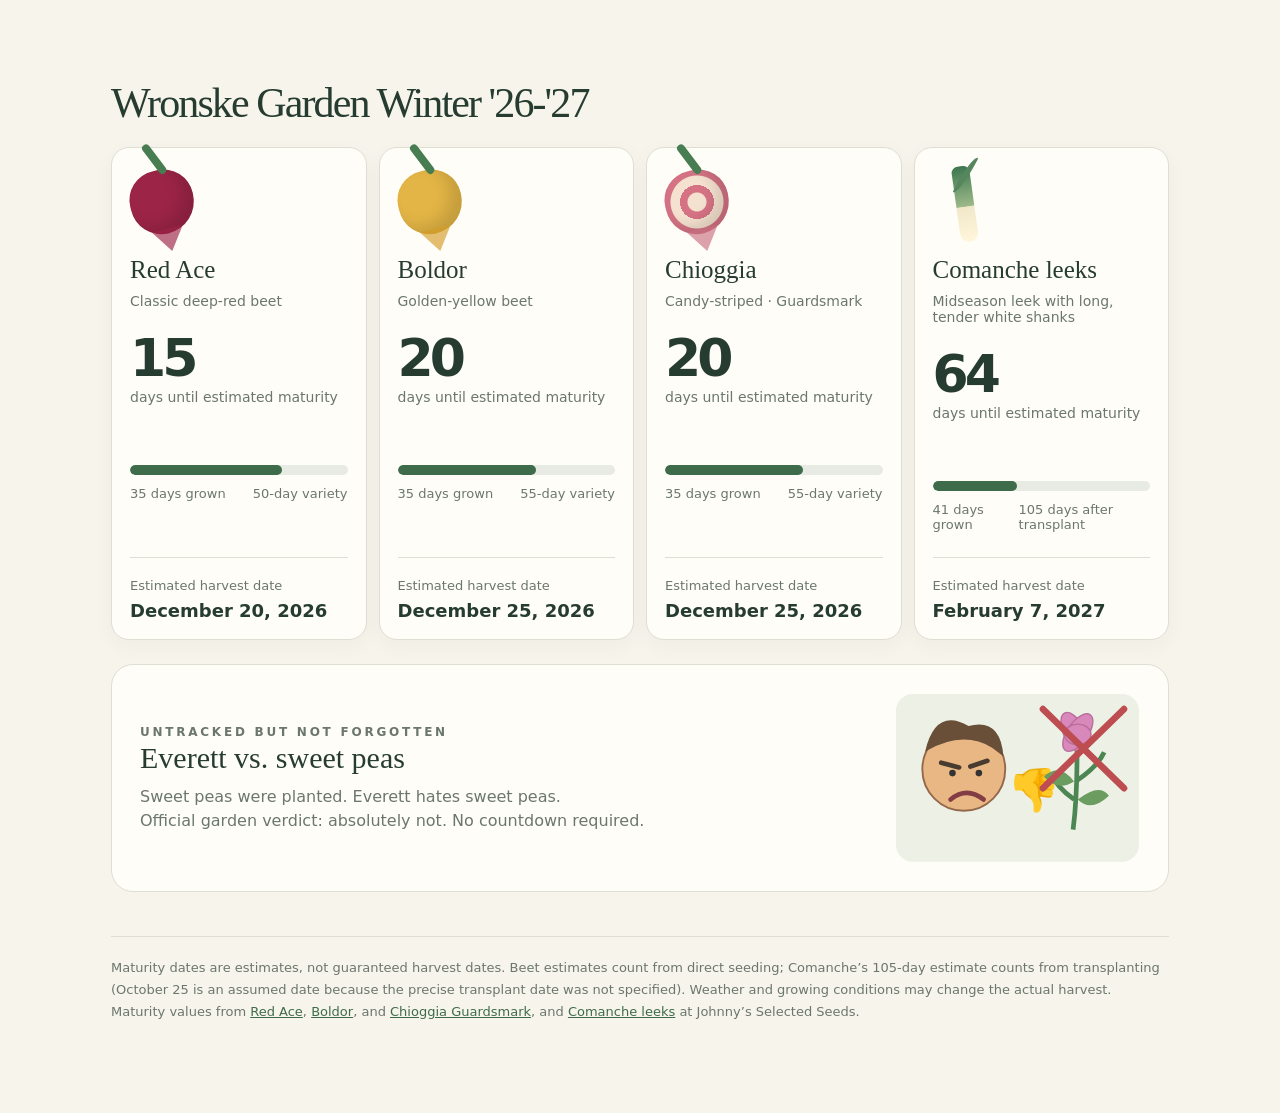
==== garden/index.html @ 29e48b4f "Reduce Wronske Garden title font size by half" ====
<!doctype html>
<html lang="en"><head><meta charset="utf-8"><meta name="viewport" content="width=device-width,initial-scale=1">
<meta name="robots" content="noindex,nofollow"><meta name="theme-color" content="#f7f4eb">
<title>Garden Harvest Countdown</title>
<style>
:root{--ink:#263c31;--muted:#6b776d;--paper:#f7f4eb;--line:#deded3;--green:#3e6c4b}
*{box-sizing:border-box}body{margin:0;background:var(--paper);font-family:system-ui,-apple-system,BlinkMacSystemFont,"Segoe UI",sans-serif;color:var(--ink)}
main{max-width:1110px;margin:0 auto;padding:64px 26px 90px}
.eyebrow{letter-spacing:.23em;text-transform:uppercase;color:var(--green);font-weight:750;font-size:12px}
h1{font-family:Georgia,serif;font-size:clamp(23px,3.5vw,42px);line-height:1.03;letter-spacing:-.045em;font-weight:400;margin:18px 0 22px}
.lead{font-size:18px;color:var(--muted);line-height:1.6;max-width:670px}
.meta{display:flex;gap:18px;flex-wrap:wrap;margin:32px 0 42px}.chip{background:#e8eadd;border:1px solid #d6dcce;border-radius:50px;padding:11px 17px;font-size:14px}
.grid{display:grid;grid-template-columns:repeat(4,minmax(0,1fr));gap:12px}
.card{background:#fffdf8;border:1px solid var(--line);border-radius:18px;padding:18px;box-shadow:0 6px 22px #273b2b0a;display:flex;flex-direction:column;min-height:340px}
.art{height:72px;display:flex;align-items:center;margin-bottom:18px}
.beet{height:64px;width:64px;border-radius:48% 49% 54% 51%;position:relative;transform:rotate(-13deg);box-shadow:inset -10px -9px 15px #0002}
.beet:before{content:"";position:absolute;width:8px;height:35px;background:#477d50;top:-29px;left:30px;transform:rotate(-24deg);border-radius:9px}
.beet:after{content:"";position:absolute;border-left:16px solid transparent;border-right:16px solid transparent;border-top:23px solid currentColor;bottom:-18px;left:15px;opacity:.65}
.leek-icon{height:76px;width:62px;position:relative}.leek-icon:before{content:"";position:absolute;left:23px;top:2px;width:18px;height:76px;border-radius:8px 8px 11px 11px;background:linear-gradient(to bottom,#3c7750 0%,#9cb989 53%,#f1e7c9 54%,#fff6dc 100%);transform:rotate(-8deg)}.leek-icon:after{content:"";position:absolute;left:29px;top:-10px;width:7px;height:42px;background:#56865b;border-radius:90% 10% 90% 10%;transform:rotate(28deg)}.sweet-panel{margin-top:24px;background:#fffdf8;border:1px solid var(--line);border-radius:22px;padding:28px;display:flex;align-items:center;justify-content:space-between;gap:30px}.sweet-panel h2{font:normal 30px Georgia,serif;margin:0 0 10px}.sweet-panel p{color:var(--muted);line-height:1.5;margin:0}.sweet-art{flex:none;width:245px;max-width:45%}@media(max-width:600px){.sweet-panel{flex-direction:column;align-items:flex-start}.sweet-art{max-width:100%;align-self:center}}.red{background:#9c2447;color:#9c2447}.gold{background:#e3b546;color:#d49d26}.stripe{background:repeating-radial-gradient(circle,#f5e1cf 0px,#f5e1cf 9px,#d57385 10px,#d57385 17px);color:#c97081}
.card h2{font-family:Georgia,serif;font-size:25px;font-weight:400;margin:0}.descriptor{color:var(--muted);font-size:14px;margin:9px 0 23px}
.count{font-size:52px;font-weight:700;letter-spacing:-.075em;line-height:1;font-variant-numeric:tabular-nums}
.unit{font-size:14px;color:var(--muted);margin-top:5px}.progress{height:10px;border-radius:20px;background:#e8ebe3;overflow:hidden;margin-top:28px}.fill{height:100%;border-radius:20px;background:var(--green);width:0;transition:width .3s}
.split{display:flex;justify-content:space-between;gap:10px;color:var(--muted);font-size:13px;margin:11px 0 25px}
.harvest{margin-top:auto;padding-top:20px;border-top:1px solid var(--line);font-size:13px;color:var(--muted)}.harvest strong{display:block;font-size:18px;color:var(--ink);margin-top:7px;font-weight:650}
footer{border-top:1px solid var(--line);margin-top:44px;padding-top:20px;color:var(--muted);font-size:13px;line-height:1.7}
a{color:var(--green)}.status{font-size:15px;font-weight:650;color:#397348;margin:12px 0 0;min-height:20px}
@media(max-width:1050px){.grid{grid-template-columns:repeat(2,minmax(0,1fr))}}@media(max-width:650px){.grid{grid-template-columns:1fr}.card{min-height:0}.count{font-size:60px}main{padding:42px 20px 60px}.meta{margin:25px 0 30px}}
</style></head>
<body><main>
<h1>Wronske Garden Winter '26-'27</h1>
<section class="grid" aria-label="Beet maturity countdowns">
<article class="card" data-days="50"><div class="art"><div class="beet red" aria-hidden="true"></div></div><h2>Red Ace</h2><p class="descriptor">Classic deep-red beet</p><div class="count" data-remaining>49</div><div class="unit">days until estimated maturity</div><div class="status" data-status></div><div class="progress" role="progressbar" aria-label="Red Ace growing progress" aria-valuemin="0" aria-valuemax="100"><div class="fill"></div></div><div class="split"><span data-elapsed>1 day grown</span><span>50-day variety</span></div><div class="harvest">Estimated harvest date<strong>December 20, 2026</strong></div></article>
<article class="card" data-days="55"><div class="art"><div class="beet gold" aria-hidden="true"></div></div><h2>Boldor</h2><p class="descriptor">Golden-yellow beet</p><div class="count" data-remaining>54</div><div class="unit">days until estimated maturity</div><div class="status" data-status></div><div class="progress" role="progressbar" aria-label="Boldor growing progress" aria-valuemin="0" aria-valuemax="100"><div class="fill"></div></div><div class="split"><span data-elapsed>1 day grown</span><span>55-day variety</span></div><div class="harvest">Estimated harvest date<strong>December 25, 2026</strong></div></article>
<article class="card" data-days="55"><div class="art"><div class="beet stripe" aria-hidden="true"></div></div><h2>Chioggia</h2><p class="descriptor">Candy-striped · Guardsmark</p><div class="count" data-remaining>54</div><div class="unit">days until estimated maturity</div><div class="status" data-status></div><div class="progress" role="progressbar" aria-label="Chioggia growing progress" aria-valuemin="0" aria-valuemax="100"><div class="fill"></div></div><div class="split"><span data-elapsed>1 day grown</span><span>55-day variety</span></div><div class="harvest">Estimated harvest date<strong>December 25, 2026</strong></div></article>
<article class="card" data-days="105" data-start="2026-10-25"><div class="art"><div class="leek-icon" aria-hidden="true"></div></div><h2>Comanche leeks</h2><p class="descriptor">Midseason leek with long, tender white shanks</p><div class="count" data-remaining>98</div><div class="unit">days until estimated maturity</div><div class="status" data-status></div><div class="progress" role="progressbar" aria-label="Comanche leek growing progress" aria-valuemin="0" aria-valuemax="100"><div class="fill"></div></div><div class="split"><span data-elapsed>7 days since transplant</span><span>105 days after transplant</span></div><div class="harvest">Estimated harvest date<strong>February 7, 2027</strong></div></article></section>
<aside class="sweet-panel"><div><p class="eyebrow">Untracked but not forgotten</p><h2>Everett vs. sweet peas</h2><p>Sweet peas were planted. Everett hates sweet peas.<br>Official garden verdict: absolutely not. No countdown required.</p></div><svg class="sweet-art" viewBox="0 0 260 180" role="img" aria-label="Funny cartoon of Everett scowling at sweet pea flowers and giving them a thumbs-down"><rect x="1" y="1" width="258" height="178" rx="18" fill="#edf0e5"/><circle cx="73" cy="81" r="44" fill="#e9b784" stroke="#94694b" stroke-width="2"/><path d="M32 62 Q43 15 78 35 Q112 26 115 67 L103 58 Q72 39 32 62" fill="#694e38"/><path d="M49 74 l19 5 M80 78 l18 -6" stroke="#483b2f" stroke-width="5" stroke-linecap="round"/><circle cx="61" cy="85" r="3.5" fill="#333"/><circle cx="89" cy="85" r="3.5" fill="#333"/><path d="M59 113 Q76 99 94 113" stroke="#823c43" stroke-width="5" fill="none" stroke-linecap="round"/><text x="121" y="118" font-size="43">👎</text><path d="M189 145 Q194 106 193 49 M193 93 Q215 78 222 63 M190 113 Q171 99 166 86" stroke="#4c8753" stroke-width="5" fill="none"/><path d="M190 94 Q174 73 158 89 Q173 105 190 94 M194 113 Q217 95 227 109 Q208 127 194 113" fill="#6b9c60"/><g fill="#d988bc" stroke="#b96e9b" stroke-width="1.5"><ellipse cx="190" cy="42" rx="11" ry="23" transform="rotate(-25 190 42)"/><ellipse cx="194" cy="42" rx="11" ry="23" transform="rotate(35 194 42)"/><ellipse cx="194" cy="44" rx="14" ry="11"/></g><path d="M157 17 L243 101 M243 17 L157 101" stroke="#bd4d51" stroke-width="7" stroke-linecap="round"/></svg></aside>
<footer>Maturity dates are estimates, not guaranteed harvest dates. Beet estimates count from direct seeding; Comanche’s 105-day estimate counts from transplanting (October 25 is an assumed date because the precise transplant date was not specified). Weather and growing conditions may change the actual harvest. Maturity values from <a href="https://www.johnnyseeds.com/vegetables/beets/round-red-beets/red-ace-f1-beet-seed-125.11.html">Red Ace</a>, <a href="https://www.johnnyseeds.com/vegetables/beets/specialty-beets/boldor-beet-seed-3121.11.html">Boldor</a>, and <a href="https://www.johnnyseeds.com/vegetables/beets/specialty-beets/chioggia-guardsmark-beet-seed-25.html">Chioggia Guardsmark</a>, and <a href="https://www.johnnyseeds.com/vegetables/leeks/comanche-f1-leek-seed-4053.54.html">Comanche leeks</a> at Johnny’s Selected Seeds.</footer>
</main><script>
function updateCountdown(){
 const parts=new Intl.DateTimeFormat('en-US',{timeZone:'America/Los_Angeles',year:'numeric',month:'numeric',day:'numeric'}).formatToParts(new Date());
 const get=k=>Number(parts.find(p=>p.type===k).value);
 const year=get('year'),month=get('month'),day=get('day');
 const todayUTC=Date.UTC(year,month-1,day),planted=Date.UTC(2026,9,31);
 const beetElapsed=Math.round((todayUTC-planted)/86400000);
 
 document.querySelectorAll('.card').forEach(card=>{
  const total=Number(card.dataset.days),start=card.dataset.start?Date.UTC(...card.dataset.start.split('-').map((v,i)=>i===1?Number(v)-1:Number(v))):planted,elapsed=Math.round((todayUTC-start)/86400000),remaining=Math.max(0,total-elapsed),grown=Math.min(total,Math.max(0,elapsed));
  card.querySelector('[data-remaining]').textContent=remaining;
  card.querySelector('[data-elapsed]').textContent=grown+' '+(grown===1?'day':'days')+' grown';
  card.querySelector('.fill').style.width=(grown/total*100)+'%';
  card.querySelector('.progress').setAttribute('aria-valuenow',Math.round(grown/total*100));
  card.querySelector('[data-status]').textContent=elapsed>=total?'Estimated maturity reached — check your harvest!':'';
 });
}
updateCountdown();setInterval(updateCountdown,60000);
</script></body></html>
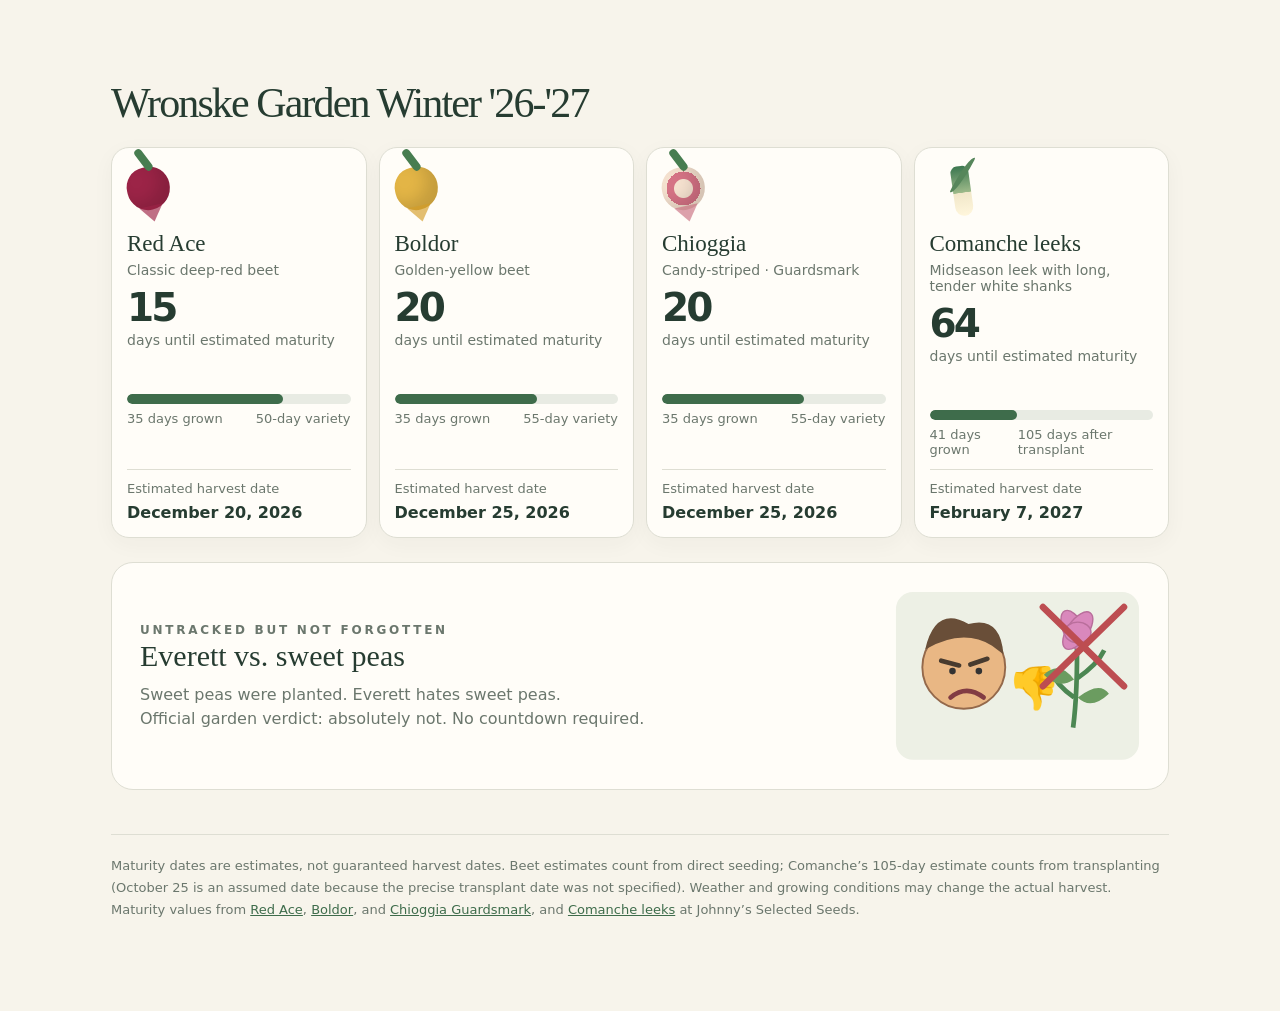
==== commit 97986872: "Compact four crop countdown cards and reduce whitespace" ====
--- a/garden/index.html
+++ b/garden/index.html
@@ -11,17 +11,17 @@
 .lead{font-size:18px;color:var(--muted);line-height:1.6;max-width:670px}
 .meta{display:flex;gap:18px;flex-wrap:wrap;margin:32px 0 42px}.chip{background:#e8eadd;border:1px solid #d6dcce;border-radius:50px;padding:11px 17px;font-size:14px}
 .grid{display:grid;grid-template-columns:repeat(4,minmax(0,1fr));gap:12px}
-.card{background:#fffdf8;border:1px solid var(--line);border-radius:18px;padding:18px;box-shadow:0 6px 22px #273b2b0a;display:flex;flex-direction:column;min-height:340px}
-.art{height:72px;display:flex;align-items:center;margin-bottom:18px}
-.beet{height:64px;width:64px;border-radius:48% 49% 54% 51%;position:relative;transform:rotate(-13deg);box-shadow:inset -10px -9px 15px #0002}
-.beet:before{content:"";position:absolute;width:8px;height:35px;background:#477d50;top:-29px;left:30px;transform:rotate(-24deg);border-radius:9px}
-.beet:after{content:"";position:absolute;border-left:16px solid transparent;border-right:16px solid transparent;border-top:23px solid currentColor;bottom:-18px;left:15px;opacity:.65}
-.leek-icon{height:76px;width:62px;position:relative}.leek-icon:before{content:"";position:absolute;left:23px;top:2px;width:18px;height:76px;border-radius:8px 8px 11px 11px;background:linear-gradient(to bottom,#3c7750 0%,#9cb989 53%,#f1e7c9 54%,#fff6dc 100%);transform:rotate(-8deg)}.leek-icon:after{content:"";position:absolute;left:29px;top:-10px;width:7px;height:42px;background:#56865b;border-radius:90% 10% 90% 10%;transform:rotate(28deg)}.sweet-panel{margin-top:24px;background:#fffdf8;border:1px solid var(--line);border-radius:22px;padding:28px;display:flex;align-items:center;justify-content:space-between;gap:30px}.sweet-panel h2{font:normal 30px Georgia,serif;margin:0 0 10px}.sweet-panel p{color:var(--muted);line-height:1.5;margin:0}.sweet-art{flex:none;width:245px;max-width:45%}@media(max-width:600px){.sweet-panel{flex-direction:column;align-items:flex-start}.sweet-art{max-width:100%;align-self:center}}.red{background:#9c2447;color:#9c2447}.gold{background:#e3b546;color:#d49d26}.stripe{background:repeating-radial-gradient(circle,#f5e1cf 0px,#f5e1cf 9px,#d57385 10px,#d57385 17px);color:#c97081}
-.card h2{font-family:Georgia,serif;font-size:25px;font-weight:400;margin:0}.descriptor{color:var(--muted);font-size:14px;margin:9px 0 23px}
-.count{font-size:52px;font-weight:700;letter-spacing:-.075em;line-height:1;font-variant-numeric:tabular-nums}
-.unit{font-size:14px;color:var(--muted);margin-top:5px}.progress{height:10px;border-radius:20px;background:#e8ebe3;overflow:hidden;margin-top:28px}.fill{height:100%;border-radius:20px;background:var(--green);width:0;transition:width .3s}
-.split{display:flex;justify-content:space-between;gap:10px;color:var(--muted);font-size:13px;margin:11px 0 25px}
-.harvest{margin-top:auto;padding-top:20px;border-top:1px solid var(--line);font-size:13px;color:var(--muted)}.harvest strong{display:block;font-size:18px;color:var(--ink);margin-top:7px;font-weight:650}
+.card{background:#fffdf8;border:1px solid var(--line);border-radius:18px;padding:15px;box-shadow:0 6px 22px #273b2b0a;display:flex;flex-direction:column;min-height:250px}
+.art{height:50px;display:flex;align-items:center;margin-bottom:18px}
+.beet{height:43px;width:43px;border-radius:48% 49% 54% 51%;position:relative;transform:rotate(-13deg);box-shadow:inset -10px -9px 15px #0002}
+.beet:before{content:"";position:absolute;width:8px;height:25px;background:#477d50;top:-20px;left:19px;transform:rotate(-24deg);border-radius:9px}
+.beet:after{content:"";position:absolute;border-left:12px solid transparent;border-right:12px solid transparent;border-top:16px solid currentColor;bottom:-12px;left:8px;opacity:.65}
+.leek-icon{height:49px;width:48px;position:relative}.leek-icon:before{content:"";position:absolute;left:23px;top:2px;width:18px;height:50px;border-radius:8px 8px 11px 11px;background:linear-gradient(to bottom,#3c7750 0%,#9cb989 53%,#f1e7c9 54%,#fff6dc 100%);transform:rotate(-8deg)}.leek-icon:after{content:"";position:absolute;left:29px;top:-10px;width:7px;height:42px;background:#56865b;border-radius:90% 10% 90% 10%;transform:rotate(28deg)}.sweet-panel{margin-top:24px;background:#fffdf8;border:1px solid var(--line);border-radius:22px;padding:28px;display:flex;align-items:center;justify-content:space-between;gap:30px}.sweet-panel h2{font:normal 30px Georgia,serif;margin:0 0 10px}.sweet-panel p{color:var(--muted);line-height:1.5;margin:0}.sweet-art{flex:none;width:245px;max-width:45%}@media(max-width:600px){.sweet-panel{flex-direction:column;align-items:flex-start}.sweet-art{max-width:100%;align-self:center}}.red{background:#9c2447;color:#9c2447}.gold{background:#e3b546;color:#d49d26}.stripe{background:repeating-radial-gradient(circle,#f5e1cf 0px,#f5e1cf 9px,#d57385 10px,#d57385 17px);color:#c97081}
+.card h2{font-family:Georgia,serif;font-size:23px;font-weight:400;margin:0}.descriptor{color:var(--muted);font-size:14px;margin:5px 0 10px}
+.count{font-size:39px;font-weight:700;letter-spacing:-.075em;line-height:1;font-variant-numeric:tabular-nums}
+.unit{font-size:14px;color:var(--muted);margin-top:5px}.progress{height:10px;border-radius:20px;background:#e8ebe3;overflow:hidden;margin-top:14px}.fill{height:100%;border-radius:20px;background:var(--green);width:0;transition:width .3s}
+.split{display:flex;justify-content:space-between;gap:10px;color:var(--muted);font-size:13px;margin:7px 0 12px}
+.harvest{margin-top:auto;padding-top:11px;border-top:1px solid var(--line);font-size:13px;color:var(--muted)}.harvest strong{display:block;font-size:16px;color:var(--ink);margin-top:7px;font-weight:650}
 footer{border-top:1px solid var(--line);margin-top:44px;padding-top:20px;color:var(--muted);font-size:13px;line-height:1.7}
 a{color:var(--green)}.status{font-size:15px;font-weight:650;color:#397348;margin:12px 0 0;min-height:20px}
 @media(max-width:1050px){.grid{grid-template-columns:repeat(2,minmax(0,1fr))}}@media(max-width:650px){.grid{grid-template-columns:1fr}.card{min-height:0}.count{font-size:60px}main{padding:42px 20px 60px}.meta{margin:25px 0 30px}}
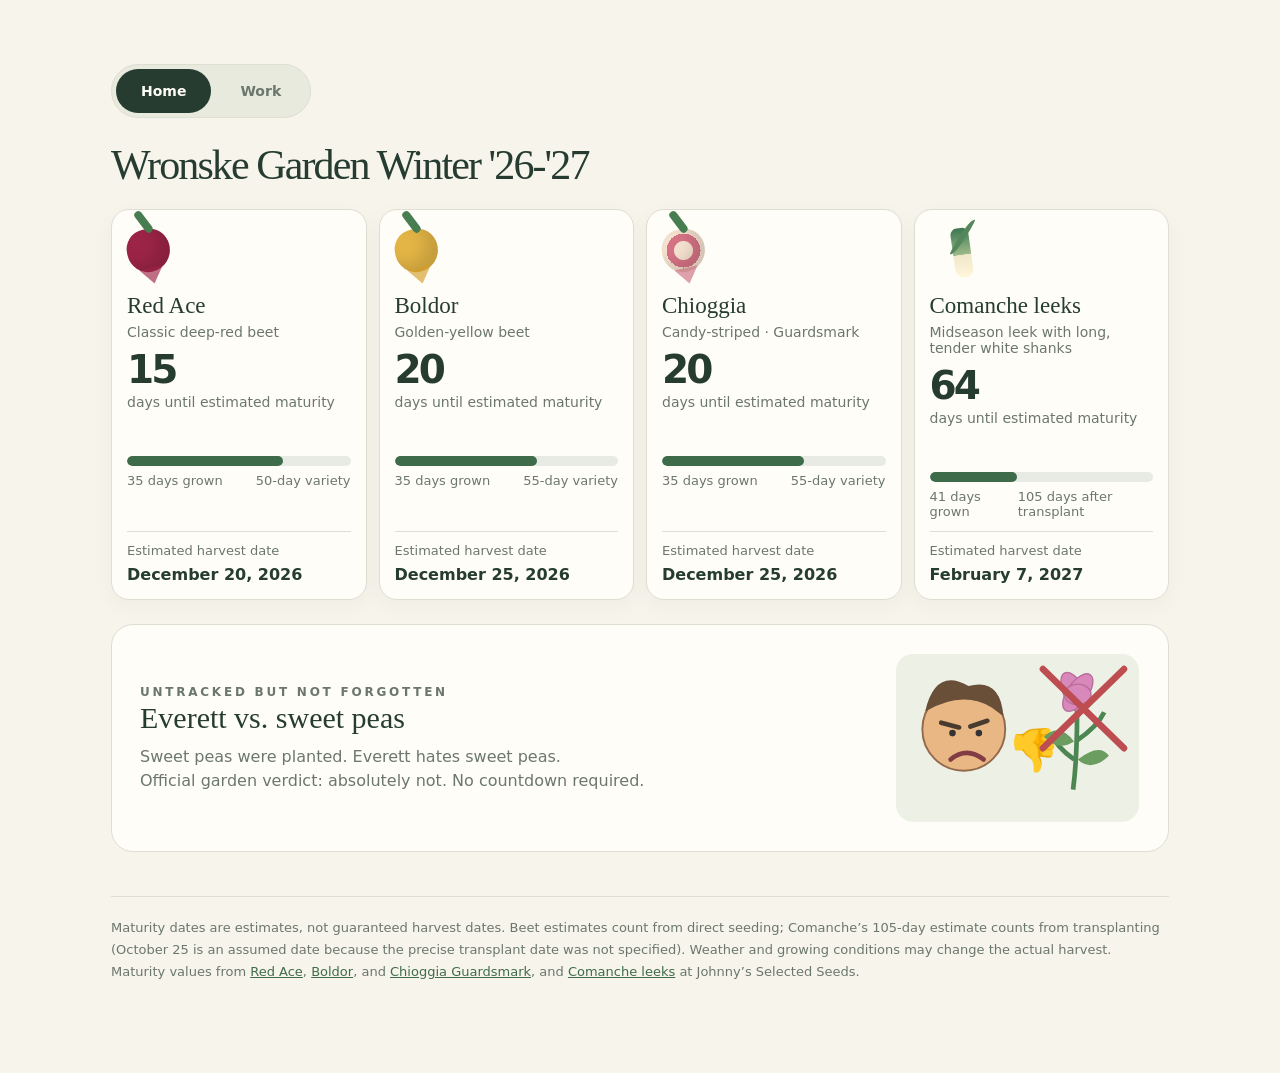
==== commit fe38cf56: "Add Home and Work garden toggle and October 20 yard planting" ====
--- a/garden/index.html
+++ b/garden/index.html
@@ -25,8 +25,23 @@
 footer{border-top:1px solid var(--line);margin-top:44px;padding-top:20px;color:var(--muted);font-size:13px;line-height:1.7}
 a{color:var(--green)}.status{font-size:15px;font-weight:650;color:#397348;margin:12px 0 0;min-height:20px}
 @media(max-width:1050px){.grid{grid-template-columns:repeat(2,minmax(0,1fr))}}@media(max-width:650px){.grid{grid-template-columns:1fr}.card{min-height:0}.count{font-size:60px}main{padding:42px 20px 60px}.meta{margin:25px 0 30px}}
+
+[hidden]{display:none!important}
+.garden-toggle{display:inline-flex;gap:4px;padding:4px;border:1px solid var(--line);border-radius:50px;background:#e8eadd;margin-bottom:8px}
+.garden-toggle button{border:0;border-radius:40px;padding:10px 25px;font:600 14px system-ui;cursor:pointer;color:var(--muted);background:transparent;min-height:44px}
+.garden-toggle button[aria-pressed="true"]{background:var(--ink);color:#fffdf8}
+.garden-toggle button:focus-visible{outline:3px solid var(--green);outline-offset:3px}
+.work-planting{background:#fffdf8;border:1px solid var(--line);border-radius:18px;padding:24px}
+.work-planting h2{font:normal 27px Georgia,serif;margin:8px 0}
+.work-planting p{color:var(--muted);line-height:1.6}
+.planting-date{font-size:14px;font-weight:650;color:var(--green)}
+.crop-list{list-style:none;padding:0;margin:22px 0 0;display:grid;grid-template-columns:repeat(4,minmax(0,1fr));gap:12px}
+.crop-list li{padding:18px 12px;background:#edf0e5;border-radius:12px;font:normal 21px Georgia,serif}
+@media(max-width:650px){.crop-list{grid-template-columns:repeat(2,minmax(0,1fr))}.work-planting{padding:20px}}
 </style></head>
 <body><main>
+<nav class="garden-toggle" aria-label="Garden section"><button type="button" data-section="home" aria-pressed="true" aria-controls="home-section">Home</button><button type="button" data-section="work" aria-pressed="false" aria-controls="work-section">Work</button></nav>
+<div id="home-section">
 <h1>Wronske Garden Winter '26-'27</h1>
 <section class="grid" aria-label="Beet maturity countdowns">
 <article class="card" data-days="50"><div class="art"><div class="beet red" aria-hidden="true"></div></div><h2>Red Ace</h2><p class="descriptor">Classic deep-red beet</p><div class="count" data-remaining>49</div><div class="unit">days until estimated maturity</div><div class="status" data-status></div><div class="progress" role="progressbar" aria-label="Red Ace growing progress" aria-valuemin="0" aria-valuemax="100"><div class="fill"></div></div><div class="split"><span data-elapsed>1 day grown</span><span>50-day variety</span></div><div class="harvest">Estimated harvest date<strong>December 20, 2026</strong></div></article>
@@ -35,7 +50,31 @@
 <article class="card" data-days="105" data-start="2026-10-25"><div class="art"><div class="leek-icon" aria-hidden="true"></div></div><h2>Comanche leeks</h2><p class="descriptor">Midseason leek with long, tender white shanks</p><div class="count" data-remaining>98</div><div class="unit">days until estimated maturity</div><div class="status" data-status></div><div class="progress" role="progressbar" aria-label="Comanche leek growing progress" aria-valuemin="0" aria-valuemax="100"><div class="fill"></div></div><div class="split"><span data-elapsed>7 days since transplant</span><span>105 days after transplant</span></div><div class="harvest">Estimated harvest date<strong>February 7, 2027</strong></div></article></section>
 <aside class="sweet-panel"><div><p class="eyebrow">Untracked but not forgotten</p><h2>Everett vs. sweet peas</h2><p>Sweet peas were planted. Everett hates sweet peas.<br>Official garden verdict: absolutely not. No countdown required.</p></div><svg class="sweet-art" viewBox="0 0 260 180" role="img" aria-label="Funny cartoon of Everett scowling at sweet pea flowers and giving them a thumbs-down"><rect x="1" y="1" width="258" height="178" rx="18" fill="#edf0e5"/><circle cx="73" cy="81" r="44" fill="#e9b784" stroke="#94694b" stroke-width="2"/><path d="M32 62 Q43 15 78 35 Q112 26 115 67 L103 58 Q72 39 32 62" fill="#694e38"/><path d="M49 74 l19 5 M80 78 l18 -6" stroke="#483b2f" stroke-width="5" stroke-linecap="round"/><circle cx="61" cy="85" r="3.5" fill="#333"/><circle cx="89" cy="85" r="3.5" fill="#333"/><path d="M59 113 Q76 99 94 113" stroke="#823c43" stroke-width="5" fill="none" stroke-linecap="round"/><text x="121" y="118" font-size="43">👎</text><path d="M189 145 Q194 106 193 49 M193 93 Q215 78 222 63 M190 113 Q171 99 166 86" stroke="#4c8753" stroke-width="5" fill="none"/><path d="M190 94 Q174 73 158 89 Q173 105 190 94 M194 113 Q217 95 227 109 Q208 127 194 113" fill="#6b9c60"/><g fill="#d988bc" stroke="#b96e9b" stroke-width="1.5"><ellipse cx="190" cy="42" rx="11" ry="23" transform="rotate(-25 190 42)"/><ellipse cx="194" cy="42" rx="11" ry="23" transform="rotate(35 194 42)"/><ellipse cx="194" cy="44" rx="14" ry="11"/></g><path d="M157 17 L243 101 M243 17 L157 101" stroke="#bd4d51" stroke-width="7" stroke-linecap="round"/></svg></aside>
 <footer>Maturity dates are estimates, not guaranteed harvest dates. Beet estimates count from direct seeding; Comanche’s 105-day estimate counts from transplanting (October 25 is an assumed date because the precise transplant date was not specified). Weather and growing conditions may change the actual harvest. Maturity values from <a href="https://www.johnnyseeds.com/vegetables/beets/round-red-beets/red-ace-f1-beet-seed-125.11.html">Red Ace</a>, <a href="https://www.johnnyseeds.com/vegetables/beets/specialty-beets/boldor-beet-seed-3121.11.html">Boldor</a>, and <a href="https://www.johnnyseeds.com/vegetables/beets/specialty-beets/chioggia-guardsmark-beet-seed-25.html">Chioggia Guardsmark</a>, and <a href="https://www.johnnyseeds.com/vegetables/leeks/comanche-f1-leek-seed-4053.54.html">Comanche leeks</a> at Johnny’s Selected Seeds.</footer>
+</div>
+<div id="work-section" hidden>
+<h1>Work Garden Winter '26-'27</h1>
+<section class="work-planting" aria-labelledby="yard-title">
+<div class="planting-date">Planted October 20, 2026</div>
+<h2 id="yard-title">Yard replanted</h2>
+<p>On October 20, we replanted the yard with L beans, strawberry clover, daikon, and hairy vetch.</p>
+<ul class="crop-list"><li>L beans</li><li>Strawberry clover</li><li>Daikon</li><li>Hairy vetch</li></ul>
+</section>
+</div>
 </main><script>
+function selectSection(section){
+ const selected=section==='work'?'work':'home';
+ document.getElementById('home-section').hidden=selected!=='home';
+ document.getElementById('work-section').hidden=selected!=='work';
+ document.querySelectorAll('[data-section]').forEach(button=>button.setAttribute('aria-pressed',String(button.dataset.section===selected)));
+}
+document.querySelectorAll('[data-section]').forEach(button=>button.addEventListener('click',()=>{
+ const section=button.dataset.section;
+ history.replaceState(null,'','#'+section);
+ selectSection(section);
+}));
+selectSection(location.hash.slice(1));
+window.addEventListener('hashchange',()=>selectSection(location.hash.slice(1)));
+
 function updateCountdown(){
  const parts=new Intl.DateTimeFormat('en-US',{timeZone:'America/Los_Angeles',year:'numeric',month:'numeric',day:'numeric'}).formatToParts(new Date());
  const get=k=>Number(parts.find(p=>p.type===k).value);
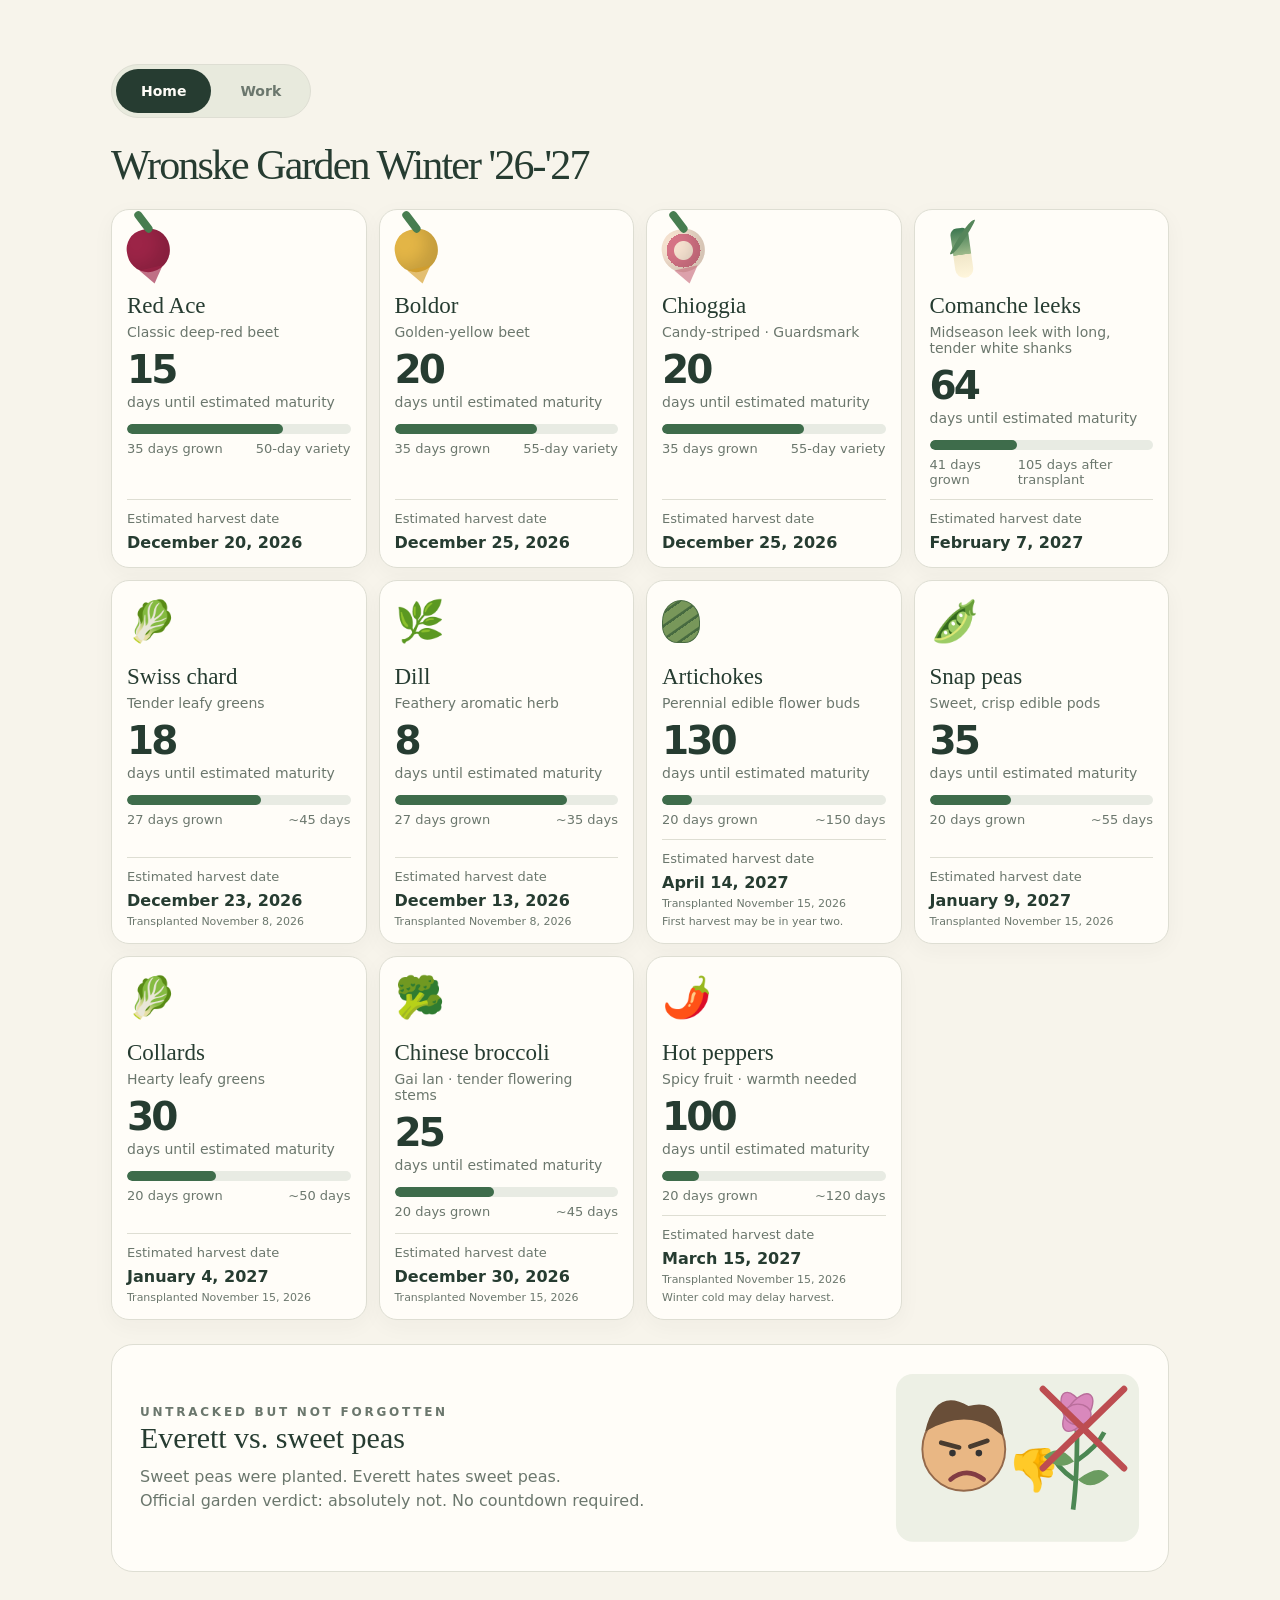
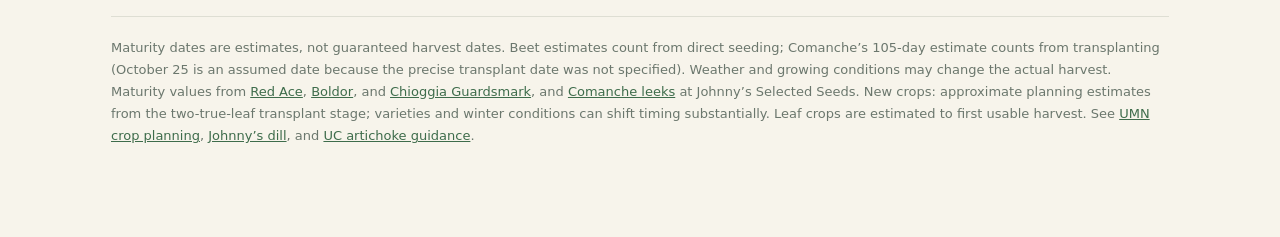
==== commit 079df6c9: "Add seven November home garden seedlings and harvest countdowns" ====
--- a/garden/index.html
+++ b/garden/index.html
@@ -38,27 +38,62 @@
 .crop-list{list-style:none;padding:0;margin:22px 0 0;display:grid;grid-template-columns:repeat(4,minmax(0,1fr));gap:12px}
 .crop-list li{padding:18px 12px;background:#edf0e5;border-radius:12px;font:normal 21px Georgia,serif}
 @media(max-width:650px){.crop-list{grid-template-columns:repeat(2,minmax(0,1fr))}.work-planting{padding:20px}}
+
+/* Work garden seasonal timeline */
+.season-intro{color:var(--muted);font-size:14px;line-height:1.6;margin:8px 0 18px}
+.timeline-legend{display:flex;gap:18px;flex-wrap:wrap;font-size:13px;margin:18px 0 25px}
+.timeline-legend span{display:flex;align-items:center;gap:7px}
+.swatch{width:22px;height:10px;border-radius:10px;display:inline-block}
+.growth{background:#79a366}.bloom{background:#b577aa}.harvest-window{background:#d6a33e}
+.season-axis{display:grid;grid-template-columns:30fr 31fr 31fr 28fr 31fr;font-size:12px;color:var(--muted);padding:0 0 9px;border-bottom:1px solid var(--line)}
+.season-axis span{border-left:1px solid var(--line);padding-left:8px}
+.plant-row{padding:20px 0;border-bottom:1px solid var(--line)}
+.plant-row:last-of-type{border-bottom:0}
+.plant-heading{display:flex;justify-content:space-between;align-items:baseline;gap:10px;margin-bottom:11px}
+.plant-heading h2{font:normal 23px Georgia,serif;margin:0}
+.plant-heading span{font-size:12px;color:var(--muted)}
+.season-bar{height:54px;background:#eeeee6;border-radius:8px;position:relative;overflow:hidden}
+.month-line{position:absolute;top:0;bottom:0;width:1px;background:#263c3112;z-index:1}
+.phase{position:absolute;height:17px;border-radius:5px;top:7px}
+.phase.bloom,.phase.harvest-window{top:30px}
+.today-line{position:absolute;top:0;bottom:0;width:2px;background:var(--ink);z-index:2}
+.plant-notes{font-size:13px;line-height:1.6;color:var(--muted);margin:9px 0 0}
+.season-footnote{margin-top:23px;color:var(--muted);font-size:12px;line-height:1.7}
+@media(max-width:650px){.plant-heading{display:block}.plant-heading span{display:block;margin-top:5px}.season-axis{font-size:11px}.season-axis span{padding-left:4px}.timeline-legend{gap:10px}}
+
+.new-crop-icon{font-size:40px;line-height:1}.new-crop-icon.artichoke{width:38px;height:43px;border-radius:50% 50% 40% 40%;background:repeating-linear-gradient(145deg,#78975a 0 8px,#476a40 9px 11px);border:1px solid #476a40}.harvest small{display:block;margin-top:5px;color:var(--muted);font-size:11px}.status:empty{display:none}
 </style></head>
 <body><main>
 <nav class="garden-toggle" aria-label="Garden section"><button type="button" data-section="home" aria-pressed="true" aria-controls="home-section">Home</button><button type="button" data-section="work" aria-pressed="false" aria-controls="work-section">Work</button></nav>
 <div id="home-section">
 <h1>Wronske Garden Winter '26-'27</h1>
-<section class="grid" aria-label="Beet maturity countdowns">
+<section class="grid" aria-label="Home garden maturity countdowns">
 <article class="card" data-days="50"><div class="art"><div class="beet red" aria-hidden="true"></div></div><h2>Red Ace</h2><p class="descriptor">Classic deep-red beet</p><div class="count" data-remaining>49</div><div class="unit">days until estimated maturity</div><div class="status" data-status></div><div class="progress" role="progressbar" aria-label="Red Ace growing progress" aria-valuemin="0" aria-valuemax="100"><div class="fill"></div></div><div class="split"><span data-elapsed>1 day grown</span><span>50-day variety</span></div><div class="harvest">Estimated harvest date<strong>December 20, 2026</strong></div></article>
 <article class="card" data-days="55"><div class="art"><div class="beet gold" aria-hidden="true"></div></div><h2>Boldor</h2><p class="descriptor">Golden-yellow beet</p><div class="count" data-remaining>54</div><div class="unit">days until estimated maturity</div><div class="status" data-status></div><div class="progress" role="progressbar" aria-label="Boldor growing progress" aria-valuemin="0" aria-valuemax="100"><div class="fill"></div></div><div class="split"><span data-elapsed>1 day grown</span><span>55-day variety</span></div><div class="harvest">Estimated harvest date<strong>December 25, 2026</strong></div></article>
 <article class="card" data-days="55"><div class="art"><div class="beet stripe" aria-hidden="true"></div></div><h2>Chioggia</h2><p class="descriptor">Candy-striped · Guardsmark</p><div class="count" data-remaining>54</div><div class="unit">days until estimated maturity</div><div class="status" data-status></div><div class="progress" role="progressbar" aria-label="Chioggia growing progress" aria-valuemin="0" aria-valuemax="100"><div class="fill"></div></div><div class="split"><span data-elapsed>1 day grown</span><span>55-day variety</span></div><div class="harvest">Estimated harvest date<strong>December 25, 2026</strong></div></article>
-<article class="card" data-days="105" data-start="2026-10-25"><div class="art"><div class="leek-icon" aria-hidden="true"></div></div><h2>Comanche leeks</h2><p class="descriptor">Midseason leek with long, tender white shanks</p><div class="count" data-remaining>98</div><div class="unit">days until estimated maturity</div><div class="status" data-status></div><div class="progress" role="progressbar" aria-label="Comanche leek growing progress" aria-valuemin="0" aria-valuemax="100"><div class="fill"></div></div><div class="split"><span data-elapsed>7 days since transplant</span><span>105 days after transplant</span></div><div class="harvest">Estimated harvest date<strong>February 7, 2027</strong></div></article></section>
+<article class="card" data-days="105" data-start="2026-10-25"><div class="art"><div class="leek-icon" aria-hidden="true"></div></div><h2>Comanche leeks</h2><p class="descriptor">Midseason leek with long, tender white shanks</p><div class="count" data-remaining>98</div><div class="unit">days until estimated maturity</div><div class="status" data-status></div><div class="progress" role="progressbar" aria-label="Comanche leek growing progress" aria-valuemin="0" aria-valuemax="100"><div class="fill"></div></div><div class="split"><span data-elapsed>7 days since transplant</span><span>105 days after transplant</span></div><div class="harvest">Estimated harvest date<strong>February 7, 2027</strong></div></article>
+<article class="card" data-days="45" data-start="2026-11-08"><div class="art"><span class="new-crop-icon chard" aria-hidden="true">🥬</span></div><h2>Swiss chard</h2><p class="descriptor">Tender leafy greens</p><div class="count" data-remaining>36</div><div class="unit">days until estimated maturity</div><div class="status" data-status></div><div class="progress" role="progressbar" aria-label="Swiss chard growing progress" aria-valuemin="0" aria-valuemax="100"><div class="fill"></div></div><div class="split"><span data-elapsed>9 days grown</span><span>~45 days</span></div><div class="harvest">Estimated harvest date<strong>December 23, 2026</strong><small>Transplanted November 8, 2026</small></div></article>
+<article class="card" data-days="35" data-start="2026-11-08"><div class="art"><span class="new-crop-icon dill" aria-hidden="true">🌿</span></div><h2>Dill</h2><p class="descriptor">Feathery aromatic herb</p><div class="count" data-remaining>26</div><div class="unit">days until estimated maturity</div><div class="status" data-status></div><div class="progress" role="progressbar" aria-label="Dill growing progress" aria-valuemin="0" aria-valuemax="100"><div class="fill"></div></div><div class="split"><span data-elapsed>9 days grown</span><span>~35 days</span></div><div class="harvest">Estimated harvest date<strong>December 13, 2026</strong><small>Transplanted November 8, 2026</small></div></article>
+<article class="card" data-days="150" data-start="2026-11-15"><div class="art"><span class="new-crop-icon artichoke" aria-hidden="true"></span></div><h2>Artichokes</h2><p class="descriptor">Perennial edible flower buds</p><div class="count" data-remaining>148</div><div class="unit">days until estimated maturity</div><div class="status" data-status></div><div class="progress" role="progressbar" aria-label="Artichokes growing progress" aria-valuemin="0" aria-valuemax="100"><div class="fill"></div></div><div class="split"><span data-elapsed>2 days grown</span><span>~150 days</span></div><div class="harvest">Estimated harvest date<strong>April 14, 2027</strong><small>Transplanted November 15, 2026</small><small>First harvest may be in year two.</small></div></article>
+<article class="card" data-days="55" data-start="2026-11-15"><div class="art"><span class="new-crop-icon peas" aria-hidden="true">🫛</span></div><h2>Snap peas</h2><p class="descriptor">Sweet, crisp edible pods</p><div class="count" data-remaining>53</div><div class="unit">days until estimated maturity</div><div class="status" data-status></div><div class="progress" role="progressbar" aria-label="Snap peas growing progress" aria-valuemin="0" aria-valuemax="100"><div class="fill"></div></div><div class="split"><span data-elapsed>2 days grown</span><span>~55 days</span></div><div class="harvest">Estimated harvest date<strong>January 9, 2027</strong><small>Transplanted November 15, 2026</small></div></article>
+<article class="card" data-days="50" data-start="2026-11-15"><div class="art"><span class="new-crop-icon collards" aria-hidden="true">🥬</span></div><h2>Collards</h2><p class="descriptor">Hearty leafy greens</p><div class="count" data-remaining>48</div><div class="unit">days until estimated maturity</div><div class="status" data-status></div><div class="progress" role="progressbar" aria-label="Collards growing progress" aria-valuemin="0" aria-valuemax="100"><div class="fill"></div></div><div class="split"><span data-elapsed>2 days grown</span><span>~50 days</span></div><div class="harvest">Estimated harvest date<strong>January 4, 2027</strong><small>Transplanted November 15, 2026</small></div></article>
+<article class="card" data-days="45" data-start="2026-11-15"><div class="art"><span class="new-crop-icon broccoli" aria-hidden="true">🥦</span></div><h2>Chinese broccoli</h2><p class="descriptor">Gai lan · tender flowering stems</p><div class="count" data-remaining>43</div><div class="unit">days until estimated maturity</div><div class="status" data-status></div><div class="progress" role="progressbar" aria-label="Chinese broccoli growing progress" aria-valuemin="0" aria-valuemax="100"><div class="fill"></div></div><div class="split"><span data-elapsed>2 days grown</span><span>~45 days</span></div><div class="harvest">Estimated harvest date<strong>December 30, 2026</strong><small>Transplanted November 15, 2026</small></div></article>
+<article class="card" data-days="120" data-start="2026-11-15"><div class="art"><span class="new-crop-icon pepper" aria-hidden="true">🌶️</span></div><h2>Hot peppers</h2><p class="descriptor">Spicy fruit · warmth needed</p><div class="count" data-remaining>118</div><div class="unit">days until estimated maturity</div><div class="status" data-status></div><div class="progress" role="progressbar" aria-label="Hot peppers growing progress" aria-valuemin="0" aria-valuemax="100"><div class="fill"></div></div><div class="split"><span data-elapsed>2 days grown</span><span>~120 days</span></div><div class="harvest">Estimated harvest date<strong>March 15, 2027</strong><small>Transplanted November 15, 2026</small><small>Winter cold may delay harvest.</small></div></article>
+</section>
 <aside class="sweet-panel"><div><p class="eyebrow">Untracked but not forgotten</p><h2>Everett vs. sweet peas</h2><p>Sweet peas were planted. Everett hates sweet peas.<br>Official garden verdict: absolutely not. No countdown required.</p></div><svg class="sweet-art" viewBox="0 0 260 180" role="img" aria-label="Funny cartoon of Everett scowling at sweet pea flowers and giving them a thumbs-down"><rect x="1" y="1" width="258" height="178" rx="18" fill="#edf0e5"/><circle cx="73" cy="81" r="44" fill="#e9b784" stroke="#94694b" stroke-width="2"/><path d="M32 62 Q43 15 78 35 Q112 26 115 67 L103 58 Q72 39 32 62" fill="#694e38"/><path d="M49 74 l19 5 M80 78 l18 -6" stroke="#483b2f" stroke-width="5" stroke-linecap="round"/><circle cx="61" cy="85" r="3.5" fill="#333"/><circle cx="89" cy="85" r="3.5" fill="#333"/><path d="M59 113 Q76 99 94 113" stroke="#823c43" stroke-width="5" fill="none" stroke-linecap="round"/><text x="121" y="118" font-size="43">👎</text><path d="M189 145 Q194 106 193 49 M193 93 Q215 78 222 63 M190 113 Q171 99 166 86" stroke="#4c8753" stroke-width="5" fill="none"/><path d="M190 94 Q174 73 158 89 Q173 105 190 94 M194 113 Q217 95 227 109 Q208 127 194 113" fill="#6b9c60"/><g fill="#d988bc" stroke="#b96e9b" stroke-width="1.5"><ellipse cx="190" cy="42" rx="11" ry="23" transform="rotate(-25 190 42)"/><ellipse cx="194" cy="42" rx="11" ry="23" transform="rotate(35 194 42)"/><ellipse cx="194" cy="44" rx="14" ry="11"/></g><path d="M157 17 L243 101 M243 17 L157 101" stroke="#bd4d51" stroke-width="7" stroke-linecap="round"/></svg></aside>
-<footer>Maturity dates are estimates, not guaranteed harvest dates. Beet estimates count from direct seeding; Comanche’s 105-day estimate counts from transplanting (October 25 is an assumed date because the precise transplant date was not specified). Weather and growing conditions may change the actual harvest. Maturity values from <a href="https://www.johnnyseeds.com/vegetables/beets/round-red-beets/red-ace-f1-beet-seed-125.11.html">Red Ace</a>, <a href="https://www.johnnyseeds.com/vegetables/beets/specialty-beets/boldor-beet-seed-3121.11.html">Boldor</a>, and <a href="https://www.johnnyseeds.com/vegetables/beets/specialty-beets/chioggia-guardsmark-beet-seed-25.html">Chioggia Guardsmark</a>, and <a href="https://www.johnnyseeds.com/vegetables/leeks/comanche-f1-leek-seed-4053.54.html">Comanche leeks</a> at Johnny’s Selected Seeds.</footer>
+<footer>Maturity dates are estimates, not guaranteed harvest dates. Beet estimates count from direct seeding; Comanche’s 105-day estimate counts from transplanting (October 25 is an assumed date because the precise transplant date was not specified). Weather and growing conditions may change the actual harvest. Maturity values from <a href="https://www.johnnyseeds.com/vegetables/beets/round-red-beets/red-ace-f1-beet-seed-125.11.html">Red Ace</a>, <a href="https://www.johnnyseeds.com/vegetables/beets/specialty-beets/boldor-beet-seed-3121.11.html">Boldor</a>, and <a href="https://www.johnnyseeds.com/vegetables/beets/specialty-beets/chioggia-guardsmark-beet-seed-25.html">Chioggia Guardsmark</a>, and <a href="https://www.johnnyseeds.com/vegetables/leeks/comanche-f1-leek-seed-4053.54.html">Comanche leeks</a> at Johnny’s Selected Seeds. New crops: approximate planning estimates from the two-true-leaf transplant stage; varieties and winter conditions can shift timing substantially. Leaf crops are estimated to first usable harvest. See <a href="https://extension.umn.edu/vegetable-growing-guides-farmers/crop-and-field-planning-tools-vegetable-farmers">UMN crop planning</a>, <a href="https://www.johnnyseeds.com/herbs/dill/bouquet-dill-seed-920.html">Johnny’s dill</a>, and <a href="https://ucanr.edu/site/mg-sonoma/artichokes">UC artichoke guidance</a>.</footer>
 </div>
 <div id="work-section" hidden>
 <h1>Work Garden Winter '26-'27</h1>
-<section class="work-planting" aria-labelledby="yard-title">
-<div class="planting-date">Planted October 20, 2026</div>
-<h2 id="yard-title">Yard replanted</h2>
-<p>On October 20, we replanted the yard with L beans, strawberry clover, daikon, and hairy vetch.</p>
-<ul class="crop-list"><li>L beans</li><li>Strawberry clover</li><li>Daikon</li><li>Hairy vetch</li></ul>
-</section>
+<div class="planting-date">Yard replanted October 20, 2026</div>
+<p class="season-intro">November 2026–March 2027 · Approximate seasonal windows for the Altadena yard.</p>
+<div class="timeline-legend" aria-label="Timeline legend"><span><i class="swatch growth"></i>Green growth / cover</span><span><i class="swatch bloom"></i>Flowering</span><span><i class="swatch harvest-window"></i>Root harvest</span><span>│ Today</span></div>
+<div class="season-axis" aria-hidden="true"><span>Nov '26</span><span>Dec</span><span>Jan '27</span><span>Feb</span><span>Mar</span></div>
+<article class="plant-row"><div class="plant-heading"><h2>Bell-Fava beans</h2><span>Green winter cover · winter–spring flowers</span></div><div class="season-bar" role="img" aria-label="Bell-Fava beans: Green growth: November–March. Possible flowering: December–March; cool weather may delay the main flush until February."><span class="month-line" style="left:19.868%"></span><span class="month-line" style="left:40.397%"></span><span class="month-line" style="left:60.927%"></span><span class="month-line" style="left:79.470%"></span><span class="phase growth" style="left:0.000%;width:100.000%" title="Estimated green growth / cover" aria-hidden="true"></span><span class="phase bloom" style="left:19.868%;width:80.132%" title="Possible flowering window" aria-hidden="true"></span><span class="today-line" hidden></span></div><p class="plant-notes">Green growth: November–March. Possible flowering: December–March; cool weather may delay the main flush until February.</p></article>
+<article class="plant-row"><div class="plant-heading"><h2>Strawberry clover</h2><span>Low green cover · later spring flowers</span></div><div class="season-bar" role="img" aria-label="Strawberry clover: Establishing in November, with green cover through March. Flowers generally arrive May–June, beyond this timeline."><span class="month-line" style="left:19.868%"></span><span class="month-line" style="left:40.397%"></span><span class="month-line" style="left:60.927%"></span><span class="month-line" style="left:79.470%"></span><span class="phase growth" style="left:9.272%;width:90.728%" title="Estimated green growth / cover" aria-hidden="true"></span><span class="today-line" hidden></span></div><p class="plant-notes">Establishing in November, with green cover through March. Flowers generally arrive May–June, beyond this timeline.</p></article>
+<article class="plant-row"><div class="plant-heading"><h2>Daikon</h2><span>Fast green growth · early root maturity</span></div><div class="season-bar" role="img" aria-label="Daikon: Root harvest: approximately November 29–December 29 (40–70 days after sowing). If left unharvested, plants may stay green and flower in spring; March flowering is tentative."><span class="month-line" style="left:19.868%"></span><span class="month-line" style="left:40.397%"></span><span class="month-line" style="left:60.927%"></span><span class="month-line" style="left:79.470%"></span><span class="phase growth" style="left:0.000%;width:100.000%" title="Estimated green growth / cover" aria-hidden="true"></span><span class="phase bloom" style="left:79.470%;width:20.530%" title="Possible flowering window" aria-hidden="true"></span><span class="phase harvest-window" style="left:18.543%;width:20.530%" title="Approximate root harvest window" aria-hidden="true"></span><span class="today-line" hidden></span></div><p class="plant-notes">Root harvest: approximately November 29–December 29 (40–70 days after sowing). If left unharvested, plants may stay green and flower in spring; March flowering is tentative.</p></article>
+<article class="plant-row"><div class="plant-heading"><h2>Hairy vetch</h2><span>Winter foliage · spring growth surge</span></div><div class="season-bar" role="img" aria-label="Hairy vetch: Slow establishment in November, then green winter growth with a spring surge. Flowers generally begin around April, beyond this timeline."><span class="month-line" style="left:19.868%"></span><span class="month-line" style="left:40.397%"></span><span class="month-line" style="left:60.927%"></span><span class="month-line" style="left:79.470%"></span><span class="phase growth" style="left:9.272%;width:90.728%" title="Estimated green growth / cover" aria-hidden="true"></span><span class="today-line" hidden></span></div><p class="plant-notes">Slow establishment in November, then green winter growth with a spring surge. Flowers generally begin around April, beyond this timeline.</p></article>
+<p class="season-footnote">Planning estimates, not observed plant stages. Exact window boundaries are approximate interpretations of California growing guidance, adjusted for an October 20 sowing; variety, moisture, shade, and weather can shift them by several weeks. Green bars assume plants remain in place, receive adequate moisture, and are not harvested or cut back. Bell-Fava flowers may start early; clover and vetch may bloom after this chart ends.<br>Sources: <a href="https://sarep.ucdavis.edu/covercrop/bellbean">UC SAREP · Bell beans</a> · <a href="https://sarep.ucdavis.edu/covercrop/strawberryclover">Strawberry clover</a> · <a href="https://sarep.ucdavis.edu/covercrop/hairyvetch">Hairy vetch</a> · <a href="https://ucanr.edu/site/uc-master-gardeners-santa-clara-county/daikon">UC Master Gardeners · Daikon</a></p>
 </div>
 </main><script>
 function selectSection(section){
@@ -75,6 +110,17 @@
 selectSection(location.hash.slice(1));
 window.addEventListener('hashchange',()=>selectSection(location.hash.slice(1)));
 
+function updateSeasonToday(){
+ const local=new Intl.DateTimeFormat('en-CA',{timeZone:'America/Los_Angeles',year:'numeric',month:'2-digit',day:'2-digit'}).formatToParts(new Date());
+ const part=k=>Number(local.find(p=>p.type===k).value);
+ const today=Date.UTC(part('year'),part('month')-1,part('day'));
+ const first=Date.UTC(2026,10,1),last=Date.UTC(2027,3,1);
+ document.querySelectorAll('.today-line').forEach(marker=>{
+  marker.hidden=today<first||today>=last;
+  marker.style.left=Math.min(99.8,Math.max(0,(today-first)/(last-first)*100))+'%';
+ });
+}
+updateSeasonToday();setInterval(updateSeasonToday,60000);
 function updateCountdown(){
  const parts=new Intl.DateTimeFormat('en-US',{timeZone:'America/Los_Angeles',year:'numeric',month:'numeric',day:'numeric'}).formatToParts(new Date());
  const get=k=>Number(parts.find(p=>p.type===k).value);
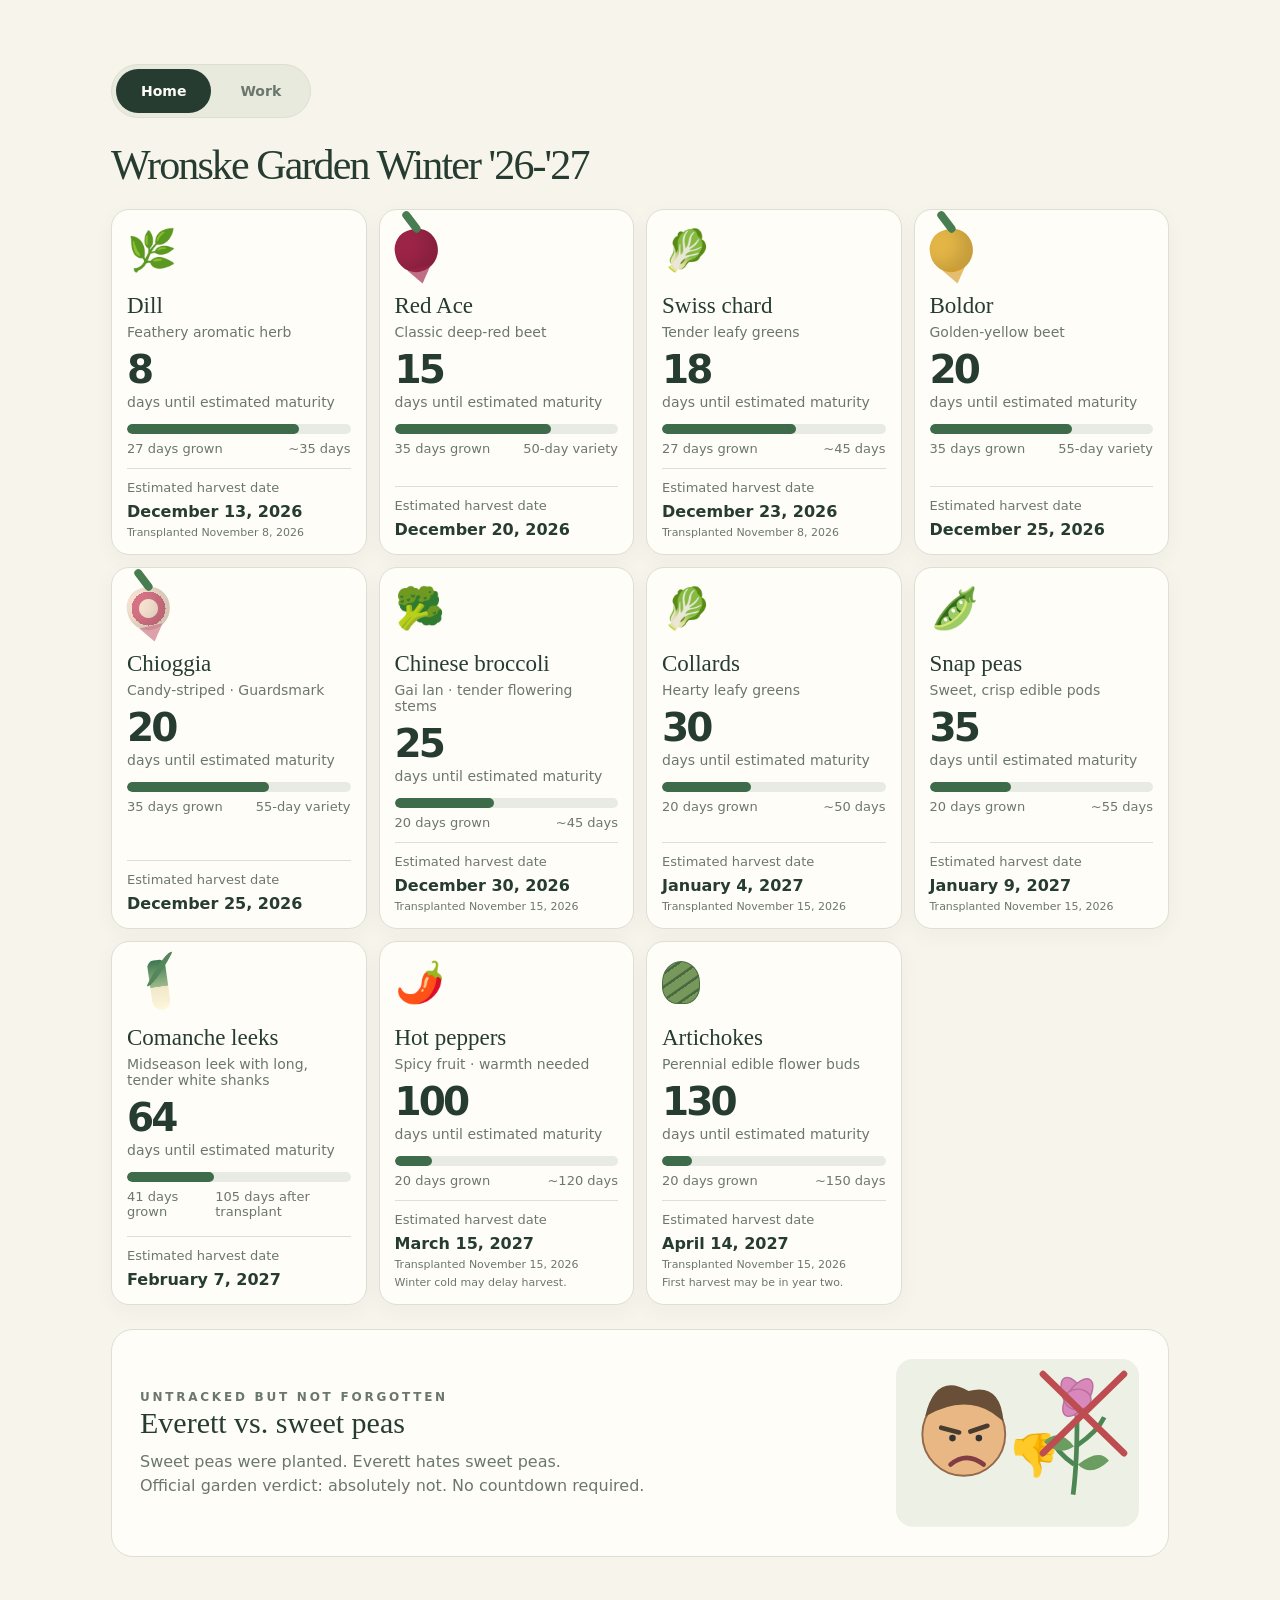
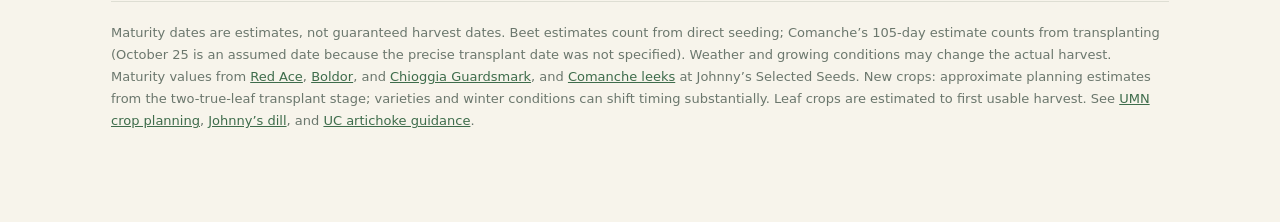
==== commit 12e1819a: "Order home garden crops by estimated maturity date" ====
--- a/garden/index.html
+++ b/garden/index.html
@@ -68,17 +68,17 @@
 <div id="home-section">
 <h1>Wronske Garden Winter '26-'27</h1>
 <section class="grid" aria-label="Home garden maturity countdowns">
+<article class="card" data-days="35" data-start="2026-11-08"><div class="art"><span class="new-crop-icon dill" aria-hidden="true">🌿</span></div><h2>Dill</h2><p class="descriptor">Feathery aromatic herb</p><div class="count" data-remaining>26</div><div class="unit">days until estimated maturity</div><div class="status" data-status></div><div class="progress" role="progressbar" aria-label="Dill growing progress" aria-valuemin="0" aria-valuemax="100"><div class="fill"></div></div><div class="split"><span data-elapsed>9 days grown</span><span>~35 days</span></div><div class="harvest">Estimated harvest date<strong>December 13, 2026</strong><small>Transplanted November 8, 2026</small></div></article>
 <article class="card" data-days="50"><div class="art"><div class="beet red" aria-hidden="true"></div></div><h2>Red Ace</h2><p class="descriptor">Classic deep-red beet</p><div class="count" data-remaining>49</div><div class="unit">days until estimated maturity</div><div class="status" data-status></div><div class="progress" role="progressbar" aria-label="Red Ace growing progress" aria-valuemin="0" aria-valuemax="100"><div class="fill"></div></div><div class="split"><span data-elapsed>1 day grown</span><span>50-day variety</span></div><div class="harvest">Estimated harvest date<strong>December 20, 2026</strong></div></article>
+<article class="card" data-days="45" data-start="2026-11-08"><div class="art"><span class="new-crop-icon chard" aria-hidden="true">🥬</span></div><h2>Swiss chard</h2><p class="descriptor">Tender leafy greens</p><div class="count" data-remaining>36</div><div class="unit">days until estimated maturity</div><div class="status" data-status></div><div class="progress" role="progressbar" aria-label="Swiss chard growing progress" aria-valuemin="0" aria-valuemax="100"><div class="fill"></div></div><div class="split"><span data-elapsed>9 days grown</span><span>~45 days</span></div><div class="harvest">Estimated harvest date<strong>December 23, 2026</strong><small>Transplanted November 8, 2026</small></div></article>
 <article class="card" data-days="55"><div class="art"><div class="beet gold" aria-hidden="true"></div></div><h2>Boldor</h2><p class="descriptor">Golden-yellow beet</p><div class="count" data-remaining>54</div><div class="unit">days until estimated maturity</div><div class="status" data-status></div><div class="progress" role="progressbar" aria-label="Boldor growing progress" aria-valuemin="0" aria-valuemax="100"><div class="fill"></div></div><div class="split"><span data-elapsed>1 day grown</span><span>55-day variety</span></div><div class="harvest">Estimated harvest date<strong>December 25, 2026</strong></div></article>
 <article class="card" data-days="55"><div class="art"><div class="beet stripe" aria-hidden="true"></div></div><h2>Chioggia</h2><p class="descriptor">Candy-striped · Guardsmark</p><div class="count" data-remaining>54</div><div class="unit">days until estimated maturity</div><div class="status" data-status></div><div class="progress" role="progressbar" aria-label="Chioggia growing progress" aria-valuemin="0" aria-valuemax="100"><div class="fill"></div></div><div class="split"><span data-elapsed>1 day grown</span><span>55-day variety</span></div><div class="harvest">Estimated harvest date<strong>December 25, 2026</strong></div></article>
+<article class="card" data-days="45" data-start="2026-11-15"><div class="art"><span class="new-crop-icon broccoli" aria-hidden="true">🥦</span></div><h2>Chinese broccoli</h2><p class="descriptor">Gai lan · tender flowering stems</p><div class="count" data-remaining>43</div><div class="unit">days until estimated maturity</div><div class="status" data-status></div><div class="progress" role="progressbar" aria-label="Chinese broccoli growing progress" aria-valuemin="0" aria-valuemax="100"><div class="fill"></div></div><div class="split"><span data-elapsed>2 days grown</span><span>~45 days</span></div><div class="harvest">Estimated harvest date<strong>December 30, 2026</strong><small>Transplanted November 15, 2026</small></div></article>
+<article class="card" data-days="50" data-start="2026-11-15"><div class="art"><span class="new-crop-icon collards" aria-hidden="true">🥬</span></div><h2>Collards</h2><p class="descriptor">Hearty leafy greens</p><div class="count" data-remaining>48</div><div class="unit">days until estimated maturity</div><div class="status" data-status></div><div class="progress" role="progressbar" aria-label="Collards growing progress" aria-valuemin="0" aria-valuemax="100"><div class="fill"></div></div><div class="split"><span data-elapsed>2 days grown</span><span>~50 days</span></div><div class="harvest">Estimated harvest date<strong>January 4, 2027</strong><small>Transplanted November 15, 2026</small></div></article>
+<article class="card" data-days="55" data-start="2026-11-15"><div class="art"><span class="new-crop-icon peas" aria-hidden="true">🫛</span></div><h2>Snap peas</h2><p class="descriptor">Sweet, crisp edible pods</p><div class="count" data-remaining>53</div><div class="unit">days until estimated maturity</div><div class="status" data-status></div><div class="progress" role="progressbar" aria-label="Snap peas growing progress" aria-valuemin="0" aria-valuemax="100"><div class="fill"></div></div><div class="split"><span data-elapsed>2 days grown</span><span>~55 days</span></div><div class="harvest">Estimated harvest date<strong>January 9, 2027</strong><small>Transplanted November 15, 2026</small></div></article>
 <article class="card" data-days="105" data-start="2026-10-25"><div class="art"><div class="leek-icon" aria-hidden="true"></div></div><h2>Comanche leeks</h2><p class="descriptor">Midseason leek with long, tender white shanks</p><div class="count" data-remaining>98</div><div class="unit">days until estimated maturity</div><div class="status" data-status></div><div class="progress" role="progressbar" aria-label="Comanche leek growing progress" aria-valuemin="0" aria-valuemax="100"><div class="fill"></div></div><div class="split"><span data-elapsed>7 days since transplant</span><span>105 days after transplant</span></div><div class="harvest">Estimated harvest date<strong>February 7, 2027</strong></div></article>
-<article class="card" data-days="45" data-start="2026-11-08"><div class="art"><span class="new-crop-icon chard" aria-hidden="true">🥬</span></div><h2>Swiss chard</h2><p class="descriptor">Tender leafy greens</p><div class="count" data-remaining>36</div><div class="unit">days until estimated maturity</div><div class="status" data-status></div><div class="progress" role="progressbar" aria-label="Swiss chard growing progress" aria-valuemin="0" aria-valuemax="100"><div class="fill"></div></div><div class="split"><span data-elapsed>9 days grown</span><span>~45 days</span></div><div class="harvest">Estimated harvest date<strong>December 23, 2026</strong><small>Transplanted November 8, 2026</small></div></article>
-<article class="card" data-days="35" data-start="2026-11-08"><div class="art"><span class="new-crop-icon dill" aria-hidden="true">🌿</span></div><h2>Dill</h2><p class="descriptor">Feathery aromatic herb</p><div class="count" data-remaining>26</div><div class="unit">days until estimated maturity</div><div class="status" data-status></div><div class="progress" role="progressbar" aria-label="Dill growing progress" aria-valuemin="0" aria-valuemax="100"><div class="fill"></div></div><div class="split"><span data-elapsed>9 days grown</span><span>~35 days</span></div><div class="harvest">Estimated harvest date<strong>December 13, 2026</strong><small>Transplanted November 8, 2026</small></div></article>
+<article class="card" data-days="120" data-start="2026-11-15"><div class="art"><span class="new-crop-icon pepper" aria-hidden="true">🌶️</span></div><h2>Hot peppers</h2><p class="descriptor">Spicy fruit · warmth needed</p><div class="count" data-remaining>118</div><div class="unit">days until estimated maturity</div><div class="status" data-status></div><div class="progress" role="progressbar" aria-label="Hot peppers growing progress" aria-valuemin="0" aria-valuemax="100"><div class="fill"></div></div><div class="split"><span data-elapsed>2 days grown</span><span>~120 days</span></div><div class="harvest">Estimated harvest date<strong>March 15, 2027</strong><small>Transplanted November 15, 2026</small><small>Winter cold may delay harvest.</small></div></article>
 <article class="card" data-days="150" data-start="2026-11-15"><div class="art"><span class="new-crop-icon artichoke" aria-hidden="true"></span></div><h2>Artichokes</h2><p class="descriptor">Perennial edible flower buds</p><div class="count" data-remaining>148</div><div class="unit">days until estimated maturity</div><div class="status" data-status></div><div class="progress" role="progressbar" aria-label="Artichokes growing progress" aria-valuemin="0" aria-valuemax="100"><div class="fill"></div></div><div class="split"><span data-elapsed>2 days grown</span><span>~150 days</span></div><div class="harvest">Estimated harvest date<strong>April 14, 2027</strong><small>Transplanted November 15, 2026</small><small>First harvest may be in year two.</small></div></article>
-<article class="card" data-days="55" data-start="2026-11-15"><div class="art"><span class="new-crop-icon peas" aria-hidden="true">🫛</span></div><h2>Snap peas</h2><p class="descriptor">Sweet, crisp edible pods</p><div class="count" data-remaining>53</div><div class="unit">days until estimated maturity</div><div class="status" data-status></div><div class="progress" role="progressbar" aria-label="Snap peas growing progress" aria-valuemin="0" aria-valuemax="100"><div class="fill"></div></div><div class="split"><span data-elapsed>2 days grown</span><span>~55 days</span></div><div class="harvest">Estimated harvest date<strong>January 9, 2027</strong><small>Transplanted November 15, 2026</small></div></article>
-<article class="card" data-days="50" data-start="2026-11-15"><div class="art"><span class="new-crop-icon collards" aria-hidden="true">🥬</span></div><h2>Collards</h2><p class="descriptor">Hearty leafy greens</p><div class="count" data-remaining>48</div><div class="unit">days until estimated maturity</div><div class="status" data-status></div><div class="progress" role="progressbar" aria-label="Collards growing progress" aria-valuemin="0" aria-valuemax="100"><div class="fill"></div></div><div class="split"><span data-elapsed>2 days grown</span><span>~50 days</span></div><div class="harvest">Estimated harvest date<strong>January 4, 2027</strong><small>Transplanted November 15, 2026</small></div></article>
-<article class="card" data-days="45" data-start="2026-11-15"><div class="art"><span class="new-crop-icon broccoli" aria-hidden="true">🥦</span></div><h2>Chinese broccoli</h2><p class="descriptor">Gai lan · tender flowering stems</p><div class="count" data-remaining>43</div><div class="unit">days until estimated maturity</div><div class="status" data-status></div><div class="progress" role="progressbar" aria-label="Chinese broccoli growing progress" aria-valuemin="0" aria-valuemax="100"><div class="fill"></div></div><div class="split"><span data-elapsed>2 days grown</span><span>~45 days</span></div><div class="harvest">Estimated harvest date<strong>December 30, 2026</strong><small>Transplanted November 15, 2026</small></div></article>
-<article class="card" data-days="120" data-start="2026-11-15"><div class="art"><span class="new-crop-icon pepper" aria-hidden="true">🌶️</span></div><h2>Hot peppers</h2><p class="descriptor">Spicy fruit · warmth needed</p><div class="count" data-remaining>118</div><div class="unit">days until estimated maturity</div><div class="status" data-status></div><div class="progress" role="progressbar" aria-label="Hot peppers growing progress" aria-valuemin="0" aria-valuemax="100"><div class="fill"></div></div><div class="split"><span data-elapsed>2 days grown</span><span>~120 days</span></div><div class="harvest">Estimated harvest date<strong>March 15, 2027</strong><small>Transplanted November 15, 2026</small><small>Winter cold may delay harvest.</small></div></article>
 </section>
 <aside class="sweet-panel"><div><p class="eyebrow">Untracked but not forgotten</p><h2>Everett vs. sweet peas</h2><p>Sweet peas were planted. Everett hates sweet peas.<br>Official garden verdict: absolutely not. No countdown required.</p></div><svg class="sweet-art" viewBox="0 0 260 180" role="img" aria-label="Funny cartoon of Everett scowling at sweet pea flowers and giving them a thumbs-down"><rect x="1" y="1" width="258" height="178" rx="18" fill="#edf0e5"/><circle cx="73" cy="81" r="44" fill="#e9b784" stroke="#94694b" stroke-width="2"/><path d="M32 62 Q43 15 78 35 Q112 26 115 67 L103 58 Q72 39 32 62" fill="#694e38"/><path d="M49 74 l19 5 M80 78 l18 -6" stroke="#483b2f" stroke-width="5" stroke-linecap="round"/><circle cx="61" cy="85" r="3.5" fill="#333"/><circle cx="89" cy="85" r="3.5" fill="#333"/><path d="M59 113 Q76 99 94 113" stroke="#823c43" stroke-width="5" fill="none" stroke-linecap="round"/><text x="121" y="118" font-size="43">👎</text><path d="M189 145 Q194 106 193 49 M193 93 Q215 78 222 63 M190 113 Q171 99 166 86" stroke="#4c8753" stroke-width="5" fill="none"/><path d="M190 94 Q174 73 158 89 Q173 105 190 94 M194 113 Q217 95 227 109 Q208 127 194 113" fill="#6b9c60"/><g fill="#d988bc" stroke="#b96e9b" stroke-width="1.5"><ellipse cx="190" cy="42" rx="11" ry="23" transform="rotate(-25 190 42)"/><ellipse cx="194" cy="42" rx="11" ry="23" transform="rotate(35 194 42)"/><ellipse cx="194" cy="44" rx="14" ry="11"/></g><path d="M157 17 L243 101 M243 17 L157 101" stroke="#bd4d51" stroke-width="7" stroke-linecap="round"/></svg></aside>
 <footer>Maturity dates are estimates, not guaranteed harvest dates. Beet estimates count from direct seeding; Comanche’s 105-day estimate counts from transplanting (October 25 is an assumed date because the precise transplant date was not specified). Weather and growing conditions may change the actual harvest. Maturity values from <a href="https://www.johnnyseeds.com/vegetables/beets/round-red-beets/red-ace-f1-beet-seed-125.11.html">Red Ace</a>, <a href="https://www.johnnyseeds.com/vegetables/beets/specialty-beets/boldor-beet-seed-3121.11.html">Boldor</a>, and <a href="https://www.johnnyseeds.com/vegetables/beets/specialty-beets/chioggia-guardsmark-beet-seed-25.html">Chioggia Guardsmark</a>, and <a href="https://www.johnnyseeds.com/vegetables/leeks/comanche-f1-leek-seed-4053.54.html">Comanche leeks</a> at Johnny’s Selected Seeds. New crops: approximate planning estimates from the two-true-leaf transplant stage; varieties and winter conditions can shift timing substantially. Leaf crops are estimated to first usable harvest. See <a href="https://extension.umn.edu/vegetable-growing-guides-farmers/crop-and-field-planning-tools-vegetable-farmers">UMN crop planning</a>, <a href="https://www.johnnyseeds.com/herbs/dill/bouquet-dill-seed-920.html">Johnny’s dill</a>, and <a href="https://ucanr.edu/site/mg-sonoma/artichokes">UC artichoke guidance</a>.</footer>
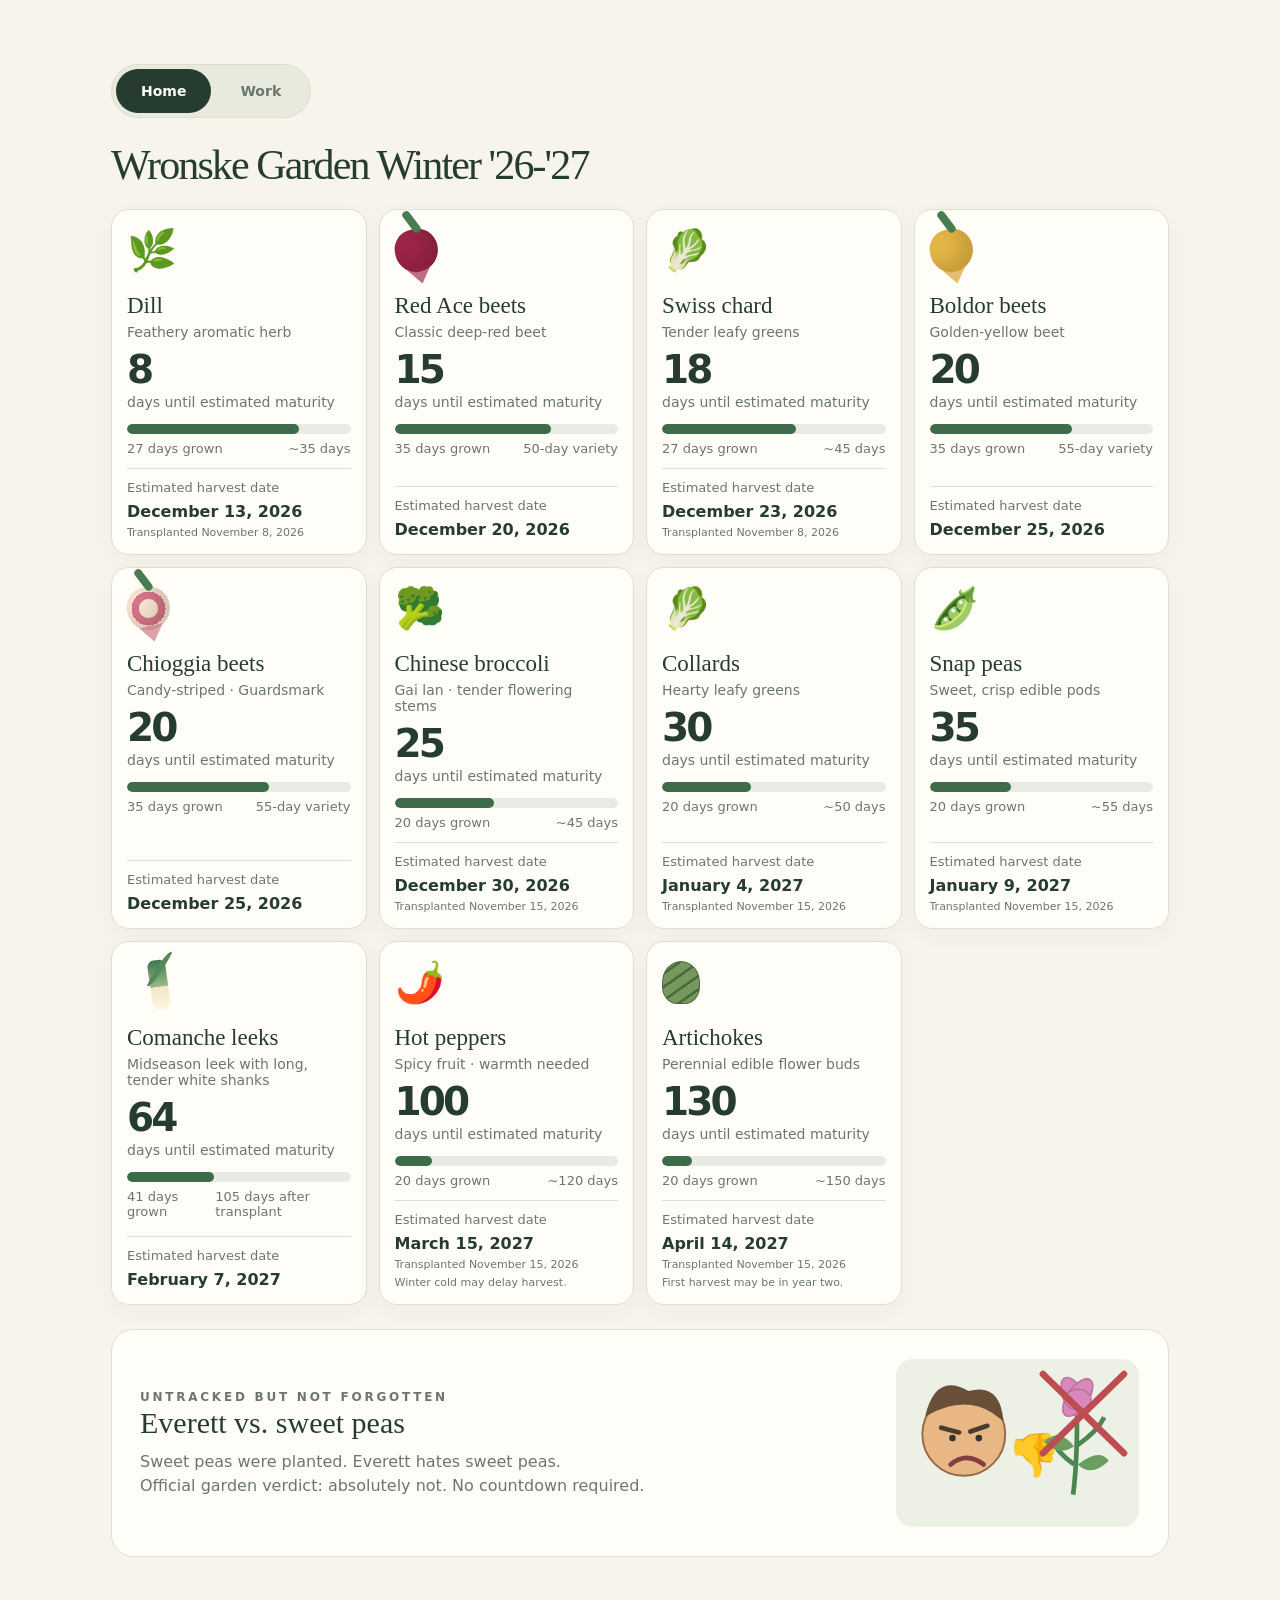
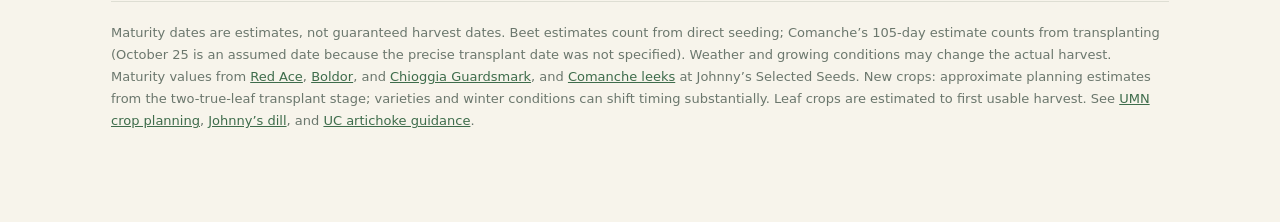
==== commit 70047ae2: "Add beets to three beet variety card titles" ====
--- a/garden/index.html
+++ b/garden/index.html
@@ -69,10 +69,10 @@
 <h1>Wronske Garden Winter '26-'27</h1>
 <section class="grid" aria-label="Home garden maturity countdowns">
 <article class="card" data-days="35" data-start="2026-11-08"><div class="art"><span class="new-crop-icon dill" aria-hidden="true">🌿</span></div><h2>Dill</h2><p class="descriptor">Feathery aromatic herb</p><div class="count" data-remaining>26</div><div class="unit">days until estimated maturity</div><div class="status" data-status></div><div class="progress" role="progressbar" aria-label="Dill growing progress" aria-valuemin="0" aria-valuemax="100"><div class="fill"></div></div><div class="split"><span data-elapsed>9 days grown</span><span>~35 days</span></div><div class="harvest">Estimated harvest date<strong>December 13, 2026</strong><small>Transplanted November 8, 2026</small></div></article>
-<article class="card" data-days="50"><div class="art"><div class="beet red" aria-hidden="true"></div></div><h2>Red Ace</h2><p class="descriptor">Classic deep-red beet</p><div class="count" data-remaining>49</div><div class="unit">days until estimated maturity</div><div class="status" data-status></div><div class="progress" role="progressbar" aria-label="Red Ace growing progress" aria-valuemin="0" aria-valuemax="100"><div class="fill"></div></div><div class="split"><span data-elapsed>1 day grown</span><span>50-day variety</span></div><div class="harvest">Estimated harvest date<strong>December 20, 2026</strong></div></article>
+<article class="card" data-days="50"><div class="art"><div class="beet red" aria-hidden="true"></div></div><h2>Red Ace beets</h2><p class="descriptor">Classic deep-red beet</p><div class="count" data-remaining>49</div><div class="unit">days until estimated maturity</div><div class="status" data-status></div><div class="progress" role="progressbar" aria-label="Red Ace growing progress" aria-valuemin="0" aria-valuemax="100"><div class="fill"></div></div><div class="split"><span data-elapsed>1 day grown</span><span>50-day variety</span></div><div class="harvest">Estimated harvest date<strong>December 20, 2026</strong></div></article>
 <article class="card" data-days="45" data-start="2026-11-08"><div class="art"><span class="new-crop-icon chard" aria-hidden="true">🥬</span></div><h2>Swiss chard</h2><p class="descriptor">Tender leafy greens</p><div class="count" data-remaining>36</div><div class="unit">days until estimated maturity</div><div class="status" data-status></div><div class="progress" role="progressbar" aria-label="Swiss chard growing progress" aria-valuemin="0" aria-valuemax="100"><div class="fill"></div></div><div class="split"><span data-elapsed>9 days grown</span><span>~45 days</span></div><div class="harvest">Estimated harvest date<strong>December 23, 2026</strong><small>Transplanted November 8, 2026</small></div></article>
-<article class="card" data-days="55"><div class="art"><div class="beet gold" aria-hidden="true"></div></div><h2>Boldor</h2><p class="descriptor">Golden-yellow beet</p><div class="count" data-remaining>54</div><div class="unit">days until estimated maturity</div><div class="status" data-status></div><div class="progress" role="progressbar" aria-label="Boldor growing progress" aria-valuemin="0" aria-valuemax="100"><div class="fill"></div></div><div class="split"><span data-elapsed>1 day grown</span><span>55-day variety</span></div><div class="harvest">Estimated harvest date<strong>December 25, 2026</strong></div></article>
-<article class="card" data-days="55"><div class="art"><div class="beet stripe" aria-hidden="true"></div></div><h2>Chioggia</h2><p class="descriptor">Candy-striped · Guardsmark</p><div class="count" data-remaining>54</div><div class="unit">days until estimated maturity</div><div class="status" data-status></div><div class="progress" role="progressbar" aria-label="Chioggia growing progress" aria-valuemin="0" aria-valuemax="100"><div class="fill"></div></div><div class="split"><span data-elapsed>1 day grown</span><span>55-day variety</span></div><div class="harvest">Estimated harvest date<strong>December 25, 2026</strong></div></article>
+<article class="card" data-days="55"><div class="art"><div class="beet gold" aria-hidden="true"></div></div><h2>Boldor beets</h2><p class="descriptor">Golden-yellow beet</p><div class="count" data-remaining>54</div><div class="unit">days until estimated maturity</div><div class="status" data-status></div><div class="progress" role="progressbar" aria-label="Boldor growing progress" aria-valuemin="0" aria-valuemax="100"><div class="fill"></div></div><div class="split"><span data-elapsed>1 day grown</span><span>55-day variety</span></div><div class="harvest">Estimated harvest date<strong>December 25, 2026</strong></div></article>
+<article class="card" data-days="55"><div class="art"><div class="beet stripe" aria-hidden="true"></div></div><h2>Chioggia beets</h2><p class="descriptor">Candy-striped · Guardsmark</p><div class="count" data-remaining>54</div><div class="unit">days until estimated maturity</div><div class="status" data-status></div><div class="progress" role="progressbar" aria-label="Chioggia growing progress" aria-valuemin="0" aria-valuemax="100"><div class="fill"></div></div><div class="split"><span data-elapsed>1 day grown</span><span>55-day variety</span></div><div class="harvest">Estimated harvest date<strong>December 25, 2026</strong></div></article>
 <article class="card" data-days="45" data-start="2026-11-15"><div class="art"><span class="new-crop-icon broccoli" aria-hidden="true">🥦</span></div><h2>Chinese broccoli</h2><p class="descriptor">Gai lan · tender flowering stems</p><div class="count" data-remaining>43</div><div class="unit">days until estimated maturity</div><div class="status" data-status></div><div class="progress" role="progressbar" aria-label="Chinese broccoli growing progress" aria-valuemin="0" aria-valuemax="100"><div class="fill"></div></div><div class="split"><span data-elapsed>2 days grown</span><span>~45 days</span></div><div class="harvest">Estimated harvest date<strong>December 30, 2026</strong><small>Transplanted November 15, 2026</small></div></article>
 <article class="card" data-days="50" data-start="2026-11-15"><div class="art"><span class="new-crop-icon collards" aria-hidden="true">🥬</span></div><h2>Collards</h2><p class="descriptor">Hearty leafy greens</p><div class="count" data-remaining>48</div><div class="unit">days until estimated maturity</div><div class="status" data-status></div><div class="progress" role="progressbar" aria-label="Collards growing progress" aria-valuemin="0" aria-valuemax="100"><div class="fill"></div></div><div class="split"><span data-elapsed>2 days grown</span><span>~50 days</span></div><div class="harvest">Estimated harvest date<strong>January 4, 2027</strong><small>Transplanted November 15, 2026</small></div></article>
 <article class="card" data-days="55" data-start="2026-11-15"><div class="art"><span class="new-crop-icon peas" aria-hidden="true">🫛</span></div><h2>Snap peas</h2><p class="descriptor">Sweet, crisp edible pods</p><div class="count" data-remaining>53</div><div class="unit">days until estimated maturity</div><div class="status" data-status></div><div class="progress" role="progressbar" aria-label="Snap peas growing progress" aria-valuemin="0" aria-valuemax="100"><div class="fill"></div></div><div class="split"><span data-elapsed>2 days grown</span><span>~55 days</span></div><div class="harvest">Estimated harvest date<strong>January 9, 2027</strong><small>Transplanted November 15, 2026</small></div></article>
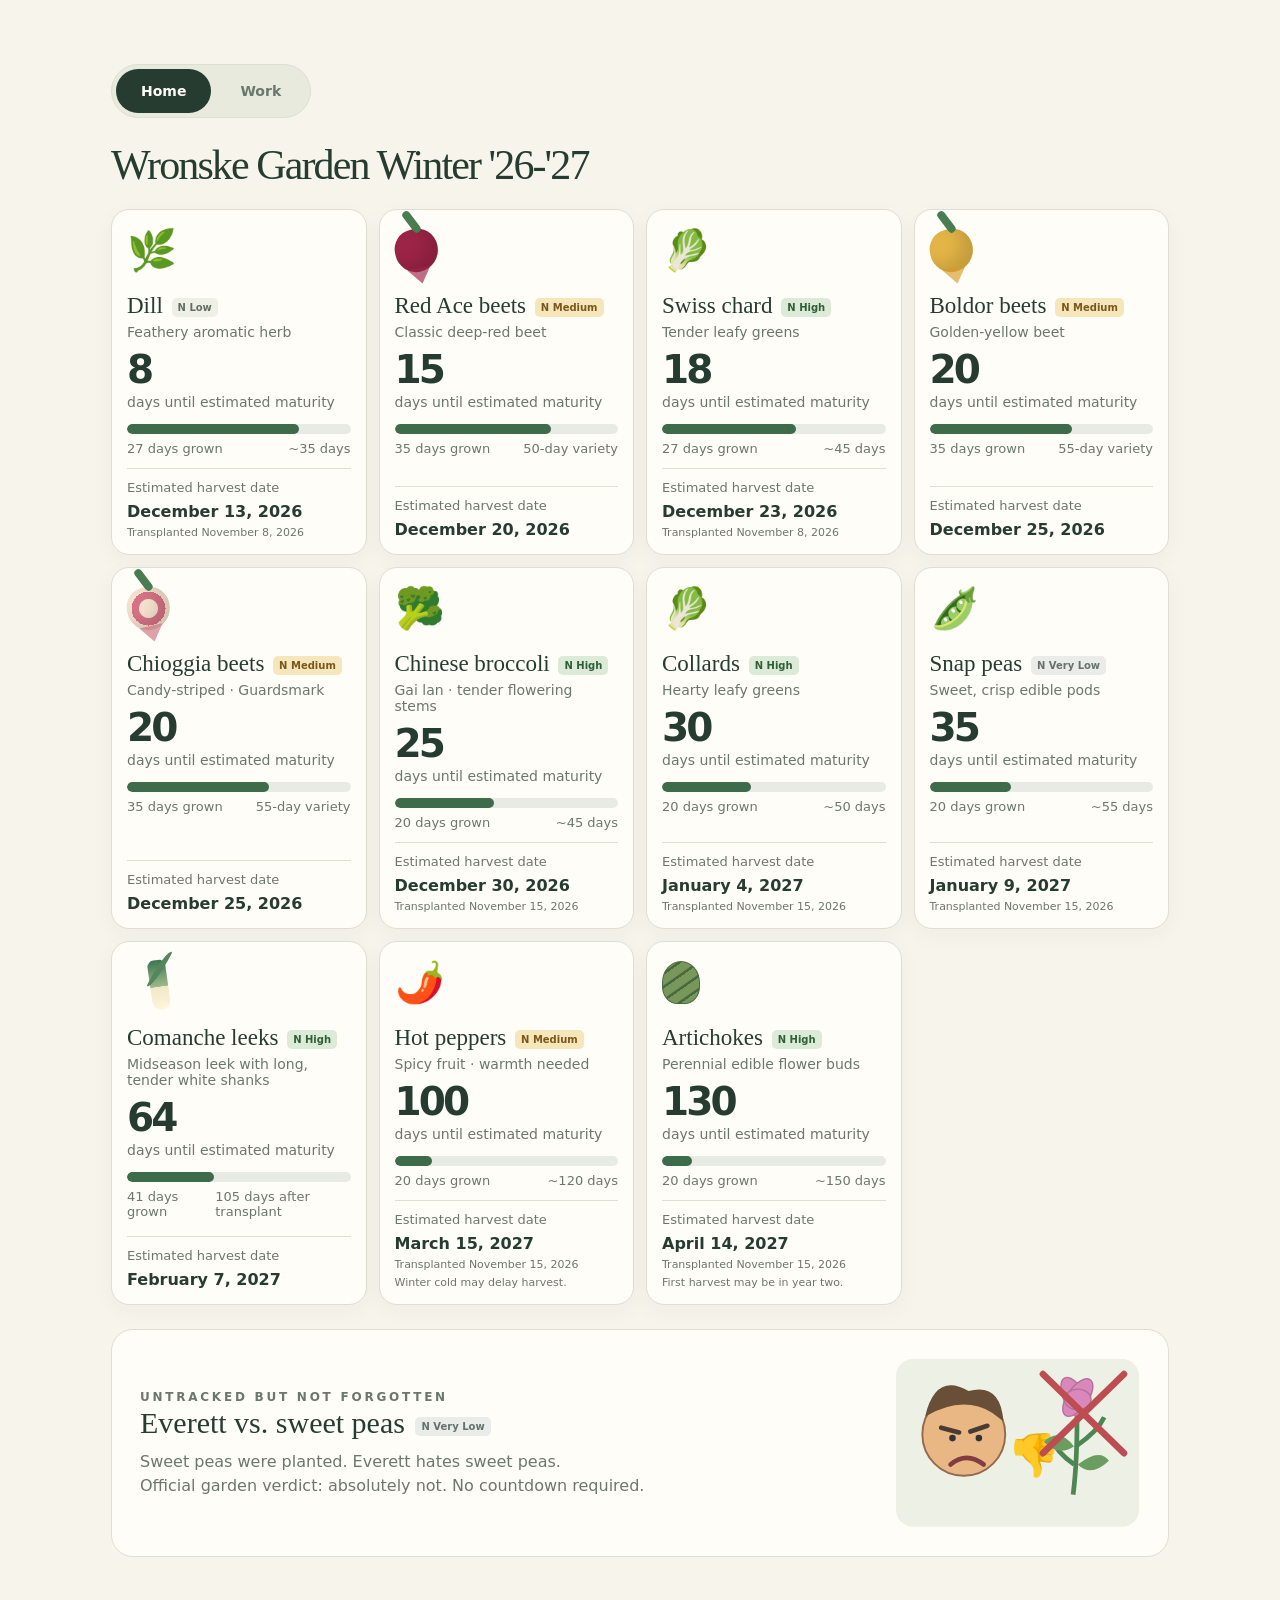
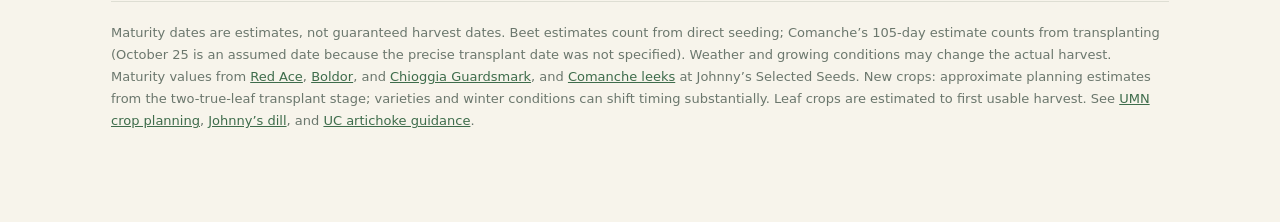
==== commit 15cb8314: "Add nitrogen requirement tags to home garden plants" ====
--- a/garden/index.html
+++ b/garden/index.html
@@ -62,25 +62,26 @@
 @media(max-width:650px){.plant-heading{display:block}.plant-heading span{display:block;margin-top:5px}.season-axis{font-size:11px}.season-axis span{padding-left:4px}.timeline-legend{gap:10px}}
 
 .new-crop-icon{font-size:40px;line-height:1}.new-crop-icon.artichoke{width:38px;height:43px;border-radius:50% 50% 40% 40%;background:repeating-linear-gradient(145deg,#78975a 0 8px,#476a40 9px 11px);border:1px solid #476a40}.harvest small{display:block;margin-top:5px;color:var(--muted);font-size:11px}.status:empty{display:none}
+.n-tag{display:inline-block;vertical-align:middle;white-space:nowrap;font:650 10px/1.3 system-ui,sans-serif;letter-spacing:0;padding:3px 6px;border-radius:5px;margin-left:3px;background:#eef0e8;color:#626e61}.n-high{background:#dcebd8;color:#315e38}.n-medium{background:#f6e6bc;color:#795719}.n-very-low{background:#e9ece8;color:#66726b}
 </style></head>
 <body><main>
 <nav class="garden-toggle" aria-label="Garden section"><button type="button" data-section="home" aria-pressed="true" aria-controls="home-section">Home</button><button type="button" data-section="work" aria-pressed="false" aria-controls="work-section">Work</button></nav>
 <div id="home-section">
 <h1>Wronske Garden Winter '26-'27</h1>
 <section class="grid" aria-label="Home garden maturity countdowns">
-<article class="card" data-days="35" data-start="2026-11-08"><div class="art"><span class="new-crop-icon dill" aria-hidden="true">🌿</span></div><h2>Dill</h2><p class="descriptor">Feathery aromatic herb</p><div class="count" data-remaining>26</div><div class="unit">days until estimated maturity</div><div class="status" data-status></div><div class="progress" role="progressbar" aria-label="Dill growing progress" aria-valuemin="0" aria-valuemax="100"><div class="fill"></div></div><div class="split"><span data-elapsed>9 days grown</span><span>~35 days</span></div><div class="harvest">Estimated harvest date<strong>December 13, 2026</strong><small>Transplanted November 8, 2026</small></div></article>
-<article class="card" data-days="50"><div class="art"><div class="beet red" aria-hidden="true"></div></div><h2>Red Ace beets</h2><p class="descriptor">Classic deep-red beet</p><div class="count" data-remaining>49</div><div class="unit">days until estimated maturity</div><div class="status" data-status></div><div class="progress" role="progressbar" aria-label="Red Ace growing progress" aria-valuemin="0" aria-valuemax="100"><div class="fill"></div></div><div class="split"><span data-elapsed>1 day grown</span><span>50-day variety</span></div><div class="harvest">Estimated harvest date<strong>December 20, 2026</strong></div></article>
-<article class="card" data-days="45" data-start="2026-11-08"><div class="art"><span class="new-crop-icon chard" aria-hidden="true">🥬</span></div><h2>Swiss chard</h2><p class="descriptor">Tender leafy greens</p><div class="count" data-remaining>36</div><div class="unit">days until estimated maturity</div><div class="status" data-status></div><div class="progress" role="progressbar" aria-label="Swiss chard growing progress" aria-valuemin="0" aria-valuemax="100"><div class="fill"></div></div><div class="split"><span data-elapsed>9 days grown</span><span>~45 days</span></div><div class="harvest">Estimated harvest date<strong>December 23, 2026</strong><small>Transplanted November 8, 2026</small></div></article>
-<article class="card" data-days="55"><div class="art"><div class="beet gold" aria-hidden="true"></div></div><h2>Boldor beets</h2><p class="descriptor">Golden-yellow beet</p><div class="count" data-remaining>54</div><div class="unit">days until estimated maturity</div><div class="status" data-status></div><div class="progress" role="progressbar" aria-label="Boldor growing progress" aria-valuemin="0" aria-valuemax="100"><div class="fill"></div></div><div class="split"><span data-elapsed>1 day grown</span><span>55-day variety</span></div><div class="harvest">Estimated harvest date<strong>December 25, 2026</strong></div></article>
-<article class="card" data-days="55"><div class="art"><div class="beet stripe" aria-hidden="true"></div></div><h2>Chioggia beets</h2><p class="descriptor">Candy-striped · Guardsmark</p><div class="count" data-remaining>54</div><div class="unit">days until estimated maturity</div><div class="status" data-status></div><div class="progress" role="progressbar" aria-label="Chioggia growing progress" aria-valuemin="0" aria-valuemax="100"><div class="fill"></div></div><div class="split"><span data-elapsed>1 day grown</span><span>55-day variety</span></div><div class="harvest">Estimated harvest date<strong>December 25, 2026</strong></div></article>
-<article class="card" data-days="45" data-start="2026-11-15"><div class="art"><span class="new-crop-icon broccoli" aria-hidden="true">🥦</span></div><h2>Chinese broccoli</h2><p class="descriptor">Gai lan · tender flowering stems</p><div class="count" data-remaining>43</div><div class="unit">days until estimated maturity</div><div class="status" data-status></div><div class="progress" role="progressbar" aria-label="Chinese broccoli growing progress" aria-valuemin="0" aria-valuemax="100"><div class="fill"></div></div><div class="split"><span data-elapsed>2 days grown</span><span>~45 days</span></div><div class="harvest">Estimated harvest date<strong>December 30, 2026</strong><small>Transplanted November 15, 2026</small></div></article>
-<article class="card" data-days="50" data-start="2026-11-15"><div class="art"><span class="new-crop-icon collards" aria-hidden="true">🥬</span></div><h2>Collards</h2><p class="descriptor">Hearty leafy greens</p><div class="count" data-remaining>48</div><div class="unit">days until estimated maturity</div><div class="status" data-status></div><div class="progress" role="progressbar" aria-label="Collards growing progress" aria-valuemin="0" aria-valuemax="100"><div class="fill"></div></div><div class="split"><span data-elapsed>2 days grown</span><span>~50 days</span></div><div class="harvest">Estimated harvest date<strong>January 4, 2027</strong><small>Transplanted November 15, 2026</small></div></article>
-<article class="card" data-days="55" data-start="2026-11-15"><div class="art"><span class="new-crop-icon peas" aria-hidden="true">🫛</span></div><h2>Snap peas</h2><p class="descriptor">Sweet, crisp edible pods</p><div class="count" data-remaining>53</div><div class="unit">days until estimated maturity</div><div class="status" data-status></div><div class="progress" role="progressbar" aria-label="Snap peas growing progress" aria-valuemin="0" aria-valuemax="100"><div class="fill"></div></div><div class="split"><span data-elapsed>2 days grown</span><span>~55 days</span></div><div class="harvest">Estimated harvest date<strong>January 9, 2027</strong><small>Transplanted November 15, 2026</small></div></article>
-<article class="card" data-days="105" data-start="2026-10-25"><div class="art"><div class="leek-icon" aria-hidden="true"></div></div><h2>Comanche leeks</h2><p class="descriptor">Midseason leek with long, tender white shanks</p><div class="count" data-remaining>98</div><div class="unit">days until estimated maturity</div><div class="status" data-status></div><div class="progress" role="progressbar" aria-label="Comanche leek growing progress" aria-valuemin="0" aria-valuemax="100"><div class="fill"></div></div><div class="split"><span data-elapsed>7 days since transplant</span><span>105 days after transplant</span></div><div class="harvest">Estimated harvest date<strong>February 7, 2027</strong></div></article>
-<article class="card" data-days="120" data-start="2026-11-15"><div class="art"><span class="new-crop-icon pepper" aria-hidden="true">🌶️</span></div><h2>Hot peppers</h2><p class="descriptor">Spicy fruit · warmth needed</p><div class="count" data-remaining>118</div><div class="unit">days until estimated maturity</div><div class="status" data-status></div><div class="progress" role="progressbar" aria-label="Hot peppers growing progress" aria-valuemin="0" aria-valuemax="100"><div class="fill"></div></div><div class="split"><span data-elapsed>2 days grown</span><span>~120 days</span></div><div class="harvest">Estimated harvest date<strong>March 15, 2027</strong><small>Transplanted November 15, 2026</small><small>Winter cold may delay harvest.</small></div></article>
-<article class="card" data-days="150" data-start="2026-11-15"><div class="art"><span class="new-crop-icon artichoke" aria-hidden="true"></span></div><h2>Artichokes</h2><p class="descriptor">Perennial edible flower buds</p><div class="count" data-remaining>148</div><div class="unit">days until estimated maturity</div><div class="status" data-status></div><div class="progress" role="progressbar" aria-label="Artichokes growing progress" aria-valuemin="0" aria-valuemax="100"><div class="fill"></div></div><div class="split"><span data-elapsed>2 days grown</span><span>~150 days</span></div><div class="harvest">Estimated harvest date<strong>April 14, 2027</strong><small>Transplanted November 15, 2026</small><small>First harvest may be in year two.</small></div></article>
+<article class="card" data-days="35" data-start="2026-11-08"><div class="art"><span class="new-crop-icon dill" aria-hidden="true">🌿</span></div><h2>Dill <span class="n-tag n-low" title="Supplemental nitrogen requirement">N Low</span></h2><p class="descriptor">Feathery aromatic herb</p><div class="count" data-remaining>26</div><div class="unit">days until estimated maturity</div><div class="status" data-status></div><div class="progress" role="progressbar" aria-label="Dill growing progress" aria-valuemin="0" aria-valuemax="100"><div class="fill"></div></div><div class="split"><span data-elapsed>9 days grown</span><span>~35 days</span></div><div class="harvest">Estimated harvest date<strong>December 13, 2026</strong><small>Transplanted November 8, 2026</small></div></article>
+<article class="card" data-days="50"><div class="art"><div class="beet red" aria-hidden="true"></div></div><h2>Red Ace beets <span class="n-tag n-medium" title="Supplemental nitrogen requirement">N Medium</span></h2><p class="descriptor">Classic deep-red beet</p><div class="count" data-remaining>49</div><div class="unit">days until estimated maturity</div><div class="status" data-status></div><div class="progress" role="progressbar" aria-label="Red Ace growing progress" aria-valuemin="0" aria-valuemax="100"><div class="fill"></div></div><div class="split"><span data-elapsed>1 day grown</span><span>50-day variety</span></div><div class="harvest">Estimated harvest date<strong>December 20, 2026</strong></div></article>
+<article class="card" data-days="45" data-start="2026-11-08"><div class="art"><span class="new-crop-icon chard" aria-hidden="true">🥬</span></div><h2>Swiss chard <span class="n-tag n-high" title="Supplemental nitrogen requirement">N High</span></h2><p class="descriptor">Tender leafy greens</p><div class="count" data-remaining>36</div><div class="unit">days until estimated maturity</div><div class="status" data-status></div><div class="progress" role="progressbar" aria-label="Swiss chard growing progress" aria-valuemin="0" aria-valuemax="100"><div class="fill"></div></div><div class="split"><span data-elapsed>9 days grown</span><span>~45 days</span></div><div class="harvest">Estimated harvest date<strong>December 23, 2026</strong><small>Transplanted November 8, 2026</small></div></article>
+<article class="card" data-days="55"><div class="art"><div class="beet gold" aria-hidden="true"></div></div><h2>Boldor beets <span class="n-tag n-medium" title="Supplemental nitrogen requirement">N Medium</span></h2><p class="descriptor">Golden-yellow beet</p><div class="count" data-remaining>54</div><div class="unit">days until estimated maturity</div><div class="status" data-status></div><div class="progress" role="progressbar" aria-label="Boldor growing progress" aria-valuemin="0" aria-valuemax="100"><div class="fill"></div></div><div class="split"><span data-elapsed>1 day grown</span><span>55-day variety</span></div><div class="harvest">Estimated harvest date<strong>December 25, 2026</strong></div></article>
+<article class="card" data-days="55"><div class="art"><div class="beet stripe" aria-hidden="true"></div></div><h2>Chioggia beets <span class="n-tag n-medium" title="Supplemental nitrogen requirement">N Medium</span></h2><p class="descriptor">Candy-striped · Guardsmark</p><div class="count" data-remaining>54</div><div class="unit">days until estimated maturity</div><div class="status" data-status></div><div class="progress" role="progressbar" aria-label="Chioggia growing progress" aria-valuemin="0" aria-valuemax="100"><div class="fill"></div></div><div class="split"><span data-elapsed>1 day grown</span><span>55-day variety</span></div><div class="harvest">Estimated harvest date<strong>December 25, 2026</strong></div></article>
+<article class="card" data-days="45" data-start="2026-11-15"><div class="art"><span class="new-crop-icon broccoli" aria-hidden="true">🥦</span></div><h2>Chinese broccoli <span class="n-tag n-high" title="Supplemental nitrogen requirement">N High</span></h2><p class="descriptor">Gai lan · tender flowering stems</p><div class="count" data-remaining>43</div><div class="unit">days until estimated maturity</div><div class="status" data-status></div><div class="progress" role="progressbar" aria-label="Chinese broccoli growing progress" aria-valuemin="0" aria-valuemax="100"><div class="fill"></div></div><div class="split"><span data-elapsed>2 days grown</span><span>~45 days</span></div><div class="harvest">Estimated harvest date<strong>December 30, 2026</strong><small>Transplanted November 15, 2026</small></div></article>
+<article class="card" data-days="50" data-start="2026-11-15"><div class="art"><span class="new-crop-icon collards" aria-hidden="true">🥬</span></div><h2>Collards <span class="n-tag n-high" title="Supplemental nitrogen requirement">N High</span></h2><p class="descriptor">Hearty leafy greens</p><div class="count" data-remaining>48</div><div class="unit">days until estimated maturity</div><div class="status" data-status></div><div class="progress" role="progressbar" aria-label="Collards growing progress" aria-valuemin="0" aria-valuemax="100"><div class="fill"></div></div><div class="split"><span data-elapsed>2 days grown</span><span>~50 days</span></div><div class="harvest">Estimated harvest date<strong>January 4, 2027</strong><small>Transplanted November 15, 2026</small></div></article>
+<article class="card" data-days="55" data-start="2026-11-15"><div class="art"><span class="new-crop-icon peas" aria-hidden="true">🫛</span></div><h2>Snap peas <span class="n-tag n-very-low" title="Supplemental nitrogen requirement">N Very Low</span></h2><p class="descriptor">Sweet, crisp edible pods</p><div class="count" data-remaining>53</div><div class="unit">days until estimated maturity</div><div class="status" data-status></div><div class="progress" role="progressbar" aria-label="Snap peas growing progress" aria-valuemin="0" aria-valuemax="100"><div class="fill"></div></div><div class="split"><span data-elapsed>2 days grown</span><span>~55 days</span></div><div class="harvest">Estimated harvest date<strong>January 9, 2027</strong><small>Transplanted November 15, 2026</small></div></article>
+<article class="card" data-days="105" data-start="2026-10-25"><div class="art"><div class="leek-icon" aria-hidden="true"></div></div><h2>Comanche leeks <span class="n-tag n-high" title="Supplemental nitrogen requirement">N High</span></h2><p class="descriptor">Midseason leek with long, tender white shanks</p><div class="count" data-remaining>98</div><div class="unit">days until estimated maturity</div><div class="status" data-status></div><div class="progress" role="progressbar" aria-label="Comanche leek growing progress" aria-valuemin="0" aria-valuemax="100"><div class="fill"></div></div><div class="split"><span data-elapsed>7 days since transplant</span><span>105 days after transplant</span></div><div class="harvest">Estimated harvest date<strong>February 7, 2027</strong></div></article>
+<article class="card" data-days="120" data-start="2026-11-15"><div class="art"><span class="new-crop-icon pepper" aria-hidden="true">🌶️</span></div><h2>Hot peppers <span class="n-tag n-medium" title="Supplemental nitrogen requirement">N Medium</span></h2><p class="descriptor">Spicy fruit · warmth needed</p><div class="count" data-remaining>118</div><div class="unit">days until estimated maturity</div><div class="status" data-status></div><div class="progress" role="progressbar" aria-label="Hot peppers growing progress" aria-valuemin="0" aria-valuemax="100"><div class="fill"></div></div><div class="split"><span data-elapsed>2 days grown</span><span>~120 days</span></div><div class="harvest">Estimated harvest date<strong>March 15, 2027</strong><small>Transplanted November 15, 2026</small><small>Winter cold may delay harvest.</small></div></article>
+<article class="card" data-days="150" data-start="2026-11-15"><div class="art"><span class="new-crop-icon artichoke" aria-hidden="true"></span></div><h2>Artichokes <span class="n-tag n-high" title="Supplemental nitrogen requirement">N High</span></h2><p class="descriptor">Perennial edible flower buds</p><div class="count" data-remaining>148</div><div class="unit">days until estimated maturity</div><div class="status" data-status></div><div class="progress" role="progressbar" aria-label="Artichokes growing progress" aria-valuemin="0" aria-valuemax="100"><div class="fill"></div></div><div class="split"><span data-elapsed>2 days grown</span><span>~150 days</span></div><div class="harvest">Estimated harvest date<strong>April 14, 2027</strong><small>Transplanted November 15, 2026</small><small>First harvest may be in year two.</small></div></article>
 </section>
-<aside class="sweet-panel"><div><p class="eyebrow">Untracked but not forgotten</p><h2>Everett vs. sweet peas</h2><p>Sweet peas were planted. Everett hates sweet peas.<br>Official garden verdict: absolutely not. No countdown required.</p></div><svg class="sweet-art" viewBox="0 0 260 180" role="img" aria-label="Funny cartoon of Everett scowling at sweet pea flowers and giving them a thumbs-down"><rect x="1" y="1" width="258" height="178" rx="18" fill="#edf0e5"/><circle cx="73" cy="81" r="44" fill="#e9b784" stroke="#94694b" stroke-width="2"/><path d="M32 62 Q43 15 78 35 Q112 26 115 67 L103 58 Q72 39 32 62" fill="#694e38"/><path d="M49 74 l19 5 M80 78 l18 -6" stroke="#483b2f" stroke-width="5" stroke-linecap="round"/><circle cx="61" cy="85" r="3.5" fill="#333"/><circle cx="89" cy="85" r="3.5" fill="#333"/><path d="M59 113 Q76 99 94 113" stroke="#823c43" stroke-width="5" fill="none" stroke-linecap="round"/><text x="121" y="118" font-size="43">👎</text><path d="M189 145 Q194 106 193 49 M193 93 Q215 78 222 63 M190 113 Q171 99 166 86" stroke="#4c8753" stroke-width="5" fill="none"/><path d="M190 94 Q174 73 158 89 Q173 105 190 94 M194 113 Q217 95 227 109 Q208 127 194 113" fill="#6b9c60"/><g fill="#d988bc" stroke="#b96e9b" stroke-width="1.5"><ellipse cx="190" cy="42" rx="11" ry="23" transform="rotate(-25 190 42)"/><ellipse cx="194" cy="42" rx="11" ry="23" transform="rotate(35 194 42)"/><ellipse cx="194" cy="44" rx="14" ry="11"/></g><path d="M157 17 L243 101 M243 17 L157 101" stroke="#bd4d51" stroke-width="7" stroke-linecap="round"/></svg></aside>
+<aside class="sweet-panel"><div><p class="eyebrow">Untracked but not forgotten</p><h2>Everett vs. sweet peas <span class="n-tag n-very-low" title="Supplemental nitrogen requirement">N Very Low</span></h2><p>Sweet peas were planted. Everett hates sweet peas.<br>Official garden verdict: absolutely not. No countdown required.</p></div><svg class="sweet-art" viewBox="0 0 260 180" role="img" aria-label="Funny cartoon of Everett scowling at sweet pea flowers and giving them a thumbs-down"><rect x="1" y="1" width="258" height="178" rx="18" fill="#edf0e5"/><circle cx="73" cy="81" r="44" fill="#e9b784" stroke="#94694b" stroke-width="2"/><path d="M32 62 Q43 15 78 35 Q112 26 115 67 L103 58 Q72 39 32 62" fill="#694e38"/><path d="M49 74 l19 5 M80 78 l18 -6" stroke="#483b2f" stroke-width="5" stroke-linecap="round"/><circle cx="61" cy="85" r="3.5" fill="#333"/><circle cx="89" cy="85" r="3.5" fill="#333"/><path d="M59 113 Q76 99 94 113" stroke="#823c43" stroke-width="5" fill="none" stroke-linecap="round"/><text x="121" y="118" font-size="43">👎</text><path d="M189 145 Q194 106 193 49 M193 93 Q215 78 222 63 M190 113 Q171 99 166 86" stroke="#4c8753" stroke-width="5" fill="none"/><path d="M190 94 Q174 73 158 89 Q173 105 190 94 M194 113 Q217 95 227 109 Q208 127 194 113" fill="#6b9c60"/><g fill="#d988bc" stroke="#b96e9b" stroke-width="1.5"><ellipse cx="190" cy="42" rx="11" ry="23" transform="rotate(-25 190 42)"/><ellipse cx="194" cy="42" rx="11" ry="23" transform="rotate(35 194 42)"/><ellipse cx="194" cy="44" rx="14" ry="11"/></g><path d="M157 17 L243 101 M243 17 L157 101" stroke="#bd4d51" stroke-width="7" stroke-linecap="round"/></svg></aside>
 <footer>Maturity dates are estimates, not guaranteed harvest dates. Beet estimates count from direct seeding; Comanche’s 105-day estimate counts from transplanting (October 25 is an assumed date because the precise transplant date was not specified). Weather and growing conditions may change the actual harvest. Maturity values from <a href="https://www.johnnyseeds.com/vegetables/beets/round-red-beets/red-ace-f1-beet-seed-125.11.html">Red Ace</a>, <a href="https://www.johnnyseeds.com/vegetables/beets/specialty-beets/boldor-beet-seed-3121.11.html">Boldor</a>, and <a href="https://www.johnnyseeds.com/vegetables/beets/specialty-beets/chioggia-guardsmark-beet-seed-25.html">Chioggia Guardsmark</a>, and <a href="https://www.johnnyseeds.com/vegetables/leeks/comanche-f1-leek-seed-4053.54.html">Comanche leeks</a> at Johnny’s Selected Seeds. New crops: approximate planning estimates from the two-true-leaf transplant stage; varieties and winter conditions can shift timing substantially. Leaf crops are estimated to first usable harvest. See <a href="https://extension.umn.edu/vegetable-growing-guides-farmers/crop-and-field-planning-tools-vegetable-farmers">UMN crop planning</a>, <a href="https://www.johnnyseeds.com/herbs/dill/bouquet-dill-seed-920.html">Johnny’s dill</a>, and <a href="https://ucanr.edu/site/mg-sonoma/artichokes">UC artichoke guidance</a>.</footer>
 </div>
 <div id="work-section" hidden>
